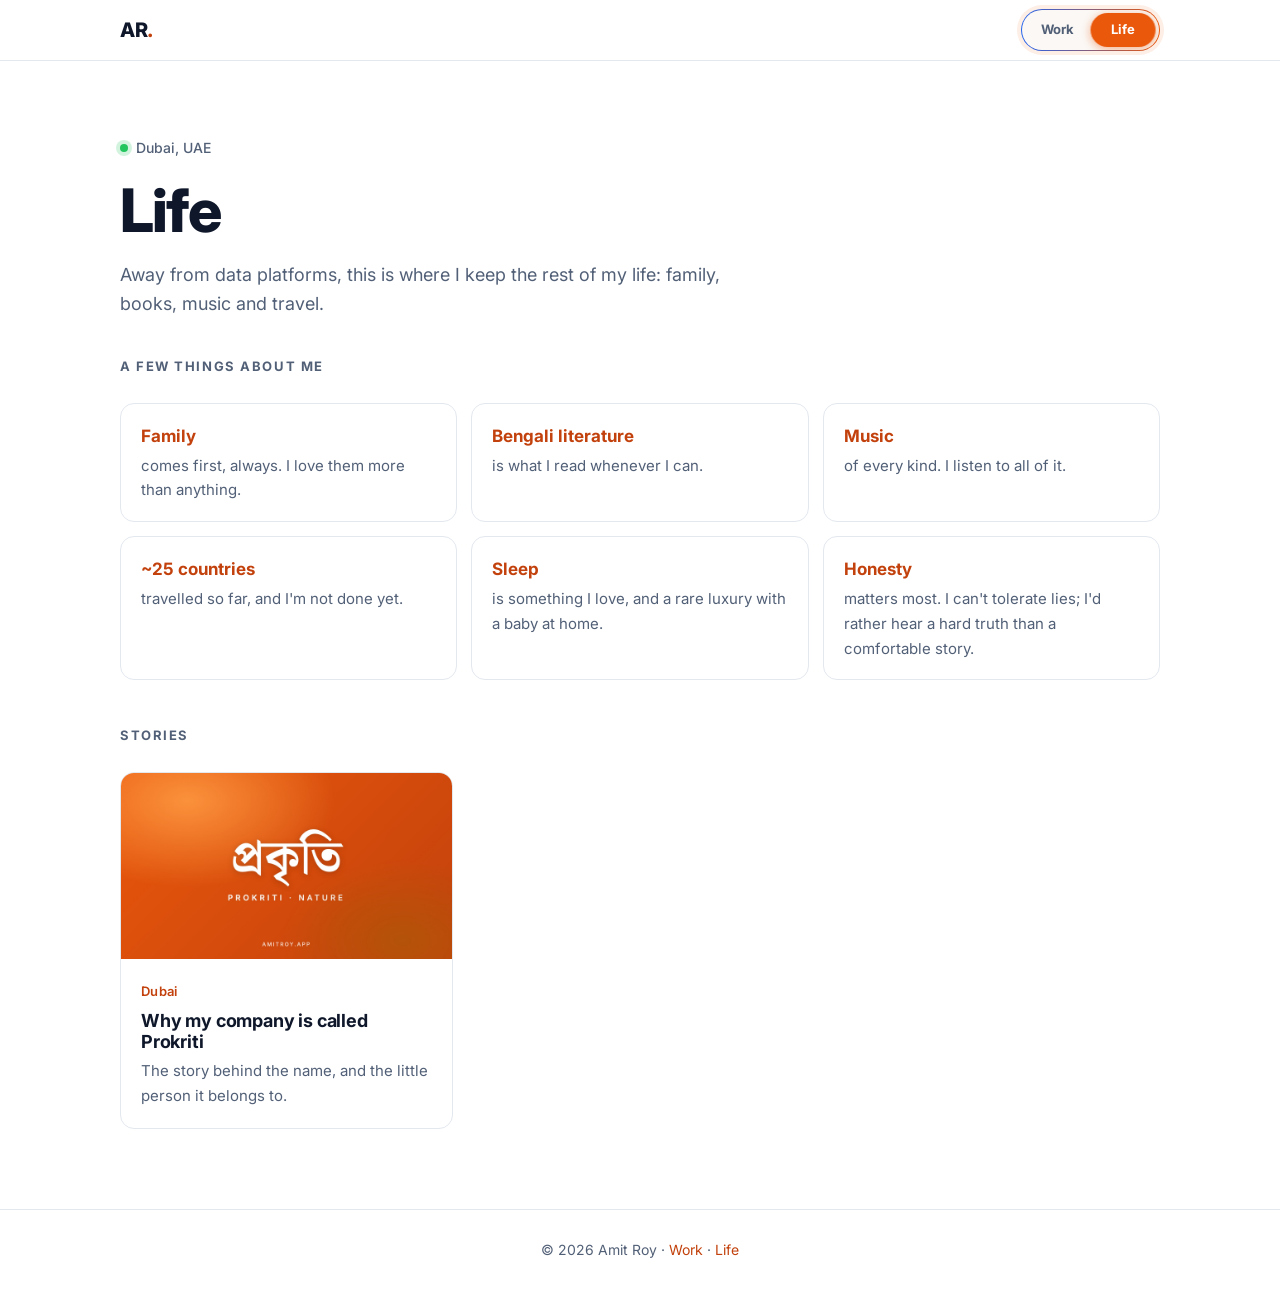
==== life/index.html @ 5b991c0d "Life post: remove years from the story and date lines Co-Authored-By: Claude Opus 5.5 <noreply@anthr" ====
<!doctype html>
<html lang="en">
<head>
  <meta charset="utf-8">
  <meta name="viewport" content="width=device-width, initial-scale=1">
  <title>Life · Amit Roy</title>
  <meta name="description" content="Family, Bengali books, music, travel and life outside work, by Amit Roy in Dubai.">
  <link rel="canonical" href="https://amitroy.app/life/">
  <meta property="og:type" content="website">
  <meta property="og:title" content="Life · Amit Roy">
  <meta property="og:description" content="Travel, places and life outside work.">
  <meta property="og:url" content="https://amitroy.app/life/">
  <meta property="og:image" content="https://amitroy.app/assets/amit-roy.jpg">
  <meta name="theme-color" content="#0f172a">
  <link rel="icon" href="../assets/favicon.svg" type="image/svg+xml">
  <link rel="preconnect" href="https://fonts.googleapis.com">
  <link rel="preconnect" href="https://fonts.gstatic.com" crossorigin>
  <link href="https://fonts.googleapis.com/css2?family=Inter:wght@400;500;600;700;800&display=swap" rel="stylesheet">
  <link rel="stylesheet" href="../styles.css">
</head>
<body class="life">
  <a class="skip" href="#main">Skip to content</a>

  <header class="nav">
    <div class="wrap nav-inner">
      <a class="brand" href="../" aria-label="Amit Roy, home">AR<span>.</span></a>
      <nav aria-label="Sections">
        <span class="switch" role="group" aria-label="Site section" data-active="life">
          <a class="sw-work" href="../">Work</a>
          <a class="sw-life" href="./" aria-current="page">Life</a>
        </span>
      </nav>
    </div>
  </header>

  <main id="main">
    <section class="life-hero">
      <div class="wrap">
        <p class="eyebrow"><span class="dot" aria-hidden="true"></span> Dubai, UAE</p>
        <h1>Life</h1>
        <p class="lede">Away from data platforms, this is where I keep the rest of my life: family, books, music and travel.</p>
      </div>
    </section>

    <section class="section about-me">
      <div class="wrap">
        <h2 class="section-title">A few things about me</h2>
        <ul class="me-list">
          <li><span class="me-k">Family</span>comes first, always. I love them more than anything.</li>
          <li><span class="me-k">Bengali literature</span>is what I read whenever I can.</li>
          <li><span class="me-k">Music</span>of every kind. I listen to all of it.</li>
          <li><span class="me-k">~25 countries</span>travelled so far, and I'm not done yet.</li>
          <li><span class="me-k">Sleep</span>is something I love, and a rare luxury with a baby at home.</li>
          <li><span class="me-k">Honesty</span>matters most. I can't tolerate lies; I'd rather hear a hard truth than a comfortable story.</li>
        </ul>
      </div>
    </section>

    <section class="section" style="padding-top: 8px;">
      <div class="wrap">
        <h2 class="section-title">Stories</h2>
        <!-- POSTS: newest first. Copy a .post-card block for each new post. -->
        <div class="posts" id="posts">
          <a class="post-card" href="why-prokriti/">
            <img src="why-prokriti/cover.jpg" alt="প্রকৃতি, Prokriti, written in Bengali" loading="lazy" width="1600" height="900">
            <div class="pc-body">
              <span class="meta">Dubai</span>
              <h2>Why my company is called Prokriti</h2>
              <p>The story behind the name, and the little person it belongs to.</p>
            </div>
          </a>
        </div>

        <div class="empty" id="empty">
          <strong>First stories coming soon.</strong>
          Trips, photos and notes from life outside work.
        </div>
      </div>
    </section>
  </main>

  <footer class="footer">
    <div class="wrap">© <span id="yr">2026</span> Amit Roy · <a href="../">Work</a> · <a href="./">Life</a></div>
  </footer>

  <script>
    document.getElementById('yr').textContent = new Date().getFullYear();
    if (document.querySelector('#posts .post-card')) document.getElementById('empty').hidden = true;
  </script>
</body>
</html>
---- styles.css ----
:root {
  --bg: #ffffff;
  --bg-alt: #f6f8fb;
  --surface: #ffffff;
  --text: #0f172a;
  --muted: #526077;
  --line: #e3e8ef;
  --accent: #2563eb;
  --accent-ink: #ffffff;
  --accent-soft: #e8f0fe;
  --shadow: 0 1px 2px rgba(15, 23, 42, .04), 0 4px 16px rgba(15, 23, 42, .06);
  --radius: 14px;
  color-scheme: light;
}

@media (prefers-color-scheme: dark) {
  :root {
    --bg: #0b1120;
    --bg-alt: #0f172a;
    --surface: #111a2e;
    --text: #e6ebf3;
    --muted: #9aa8bd;
    --line: #1f2b42;
    --accent: #60a5fa;
    --accent-ink: #0b1120;
    --accent-soft: #15233d;
    --shadow: 0 1px 2px rgba(0, 0, 0, .3), 0 4px 16px rgba(0, 0, 0, .25);
    color-scheme: dark;
  }
}

*, *::before, *::after { box-sizing: border-box; }
html { scroll-behavior: smooth; scroll-padding-top: 72px; }
@media (prefers-reduced-motion: reduce) { html { scroll-behavior: auto; } }

body {
  margin: 0;
  background: var(--bg);
  color: var(--text);
  font: 16px/1.65 Inter, -apple-system, "Segoe UI", Roboto, Helvetica, Arial, sans-serif;
  -webkit-font-smoothing: antialiased;
}

img { max-width: 100%; display: block; }
a { color: var(--accent); text-decoration: none; }
a:hover { text-decoration: underline; }
h1, h2, h3 { line-height: 1.2; margin: 0; letter-spacing: -.01em; }

.wrap { width: 100%; max-width: 1080px; margin: 0 auto; padding: 0 20px; }

.skip { position: absolute; left: -9999px; }
.skip:focus { left: 16px; top: 12px; z-index: 100; background: var(--surface); padding: 8px 12px; border-radius: 8px; }

/* Nav */
.nav {
  position: sticky; top: 0; z-index: 50;
  background: color-mix(in srgb, var(--bg) 85%, transparent);
  backdrop-filter: saturate(160%) blur(10px);
  -webkit-backdrop-filter: saturate(160%) blur(10px);
  border-bottom: 1px solid var(--line);
}
.nav-inner { display: flex; align-items: center; justify-content: space-between; height: 60px; }
.brand { font-weight: 800; font-size: 20px; color: var(--text); letter-spacing: -.02em; }
.brand span { color: var(--accent); }
.brand:hover { text-decoration: none; }
.nav nav { display: flex; gap: 22px; align-items: center; }
.nav nav a { color: var(--muted); font-size: 14px; font-weight: 500; }
.nav nav a:hover { color: var(--text); text-decoration: none; }

/* Work | Life switch — sliding pill, gradient border, periodic shine */
:root { --sw-work: #2563eb; --sw-life: #ea580c; --sw-ink: #ffffff; }
@media (prefers-color-scheme: dark) { :root { --sw-work: #60a5fa; --sw-life: #fb923c; --sw-ink: #0b1120; } }

.switch {
  position: relative; isolation: isolate; overflow: hidden;
  display: inline-grid; grid-template-columns: 1fr 1fr;
  padding: 3px; margin-left: 6px; border-radius: 999px;
  border: 1.5px solid transparent;
  background:
    linear-gradient(var(--bg-alt), var(--bg-alt)) padding-box,
    linear-gradient(90deg, var(--sw-work), var(--sw-life)) border-box;
  box-shadow: 0 0 0 4px color-mix(in srgb, var(--sw-life) 10%, transparent);
}
/* the sliding pill */
.switch::before {
  content: ""; position: absolute; z-index: -1;
  top: 3px; bottom: 3px; left: 3px; width: calc(50% - 3px);
  border-radius: 999px; background: var(--sw-work);
  box-shadow: 0 2px 10px color-mix(in srgb, var(--sw-work) 45%, transparent);
  transition: transform .45s cubic-bezier(.65, 0, .35, 1), background .45s ease, box-shadow .45s ease;
}
.switch[data-active="life"]::before {
  transform: translateX(100%); background: var(--sw-life);
  box-shadow: 0 2px 10px color-mix(in srgb, var(--sw-life) 45%, transparent);
}
/* the shine that sweeps across every few seconds */
.switch::after {
  content: ""; position: absolute; inset: 0; z-index: 1; pointer-events: none;
  background: linear-gradient(105deg, transparent 35%, rgba(255, 255, 255, .55) 50%, transparent 65%);
  transform: translateX(-120%);
  animation: sw-shine 5s ease-in-out 1.2s infinite;
}
@keyframes sw-shine { 0%, 72% { transform: translateX(-120%); } 100% { transform: translateX(120%); } }

.nav nav .switch a {
  position: relative; z-index: 2; text-align: center; min-width: 58px;
  padding: 6px 16px; border-radius: 999px;
  font-size: 13px; font-weight: 700; letter-spacing: .01em;
  color: var(--muted); transition: color .3s ease;
}
.nav nav .switch a:hover { color: var(--text); }
.nav nav .switch a.sw-life:not([aria-current]):hover { color: var(--sw-life); }
.nav nav .switch a.sw-work:not([aria-current]):hover { color: var(--sw-work); }
.nav nav .switch a[aria-current="page"] { color: var(--sw-ink); }
.nav nav .switch a:focus-visible { outline: 2px solid var(--sw-life); outline-offset: 2px; }

/* arriving on Life: pill slides over from Work */
.switch[data-active="life"]::before { animation: sw-arrive-life .6s cubic-bezier(.65, 0, .35, 1) both; }
@keyframes sw-arrive-life { from { transform: translateX(0); background: var(--sw-work); } to { transform: translateX(100%); background: var(--sw-life); } }
/* on Work: a little "peek" toward Life to show it moves */
.switch[data-active="work"]::before { animation: sw-peek 1.4s cubic-bezier(.65, 0, .35, 1) .8s both; }
@keyframes sw-peek {
  0%, 100% { transform: translateX(0); }
  45%, 55% { transform: translateX(38%); }
}

@media (prefers-reduced-motion: reduce) {
  .switch::before, .switch::after { animation: none !important; transition: none !important; }
}

/* Hero */
.hero { padding: 72px 0 40px; }
.hero-grid { display: grid; grid-template-columns: 1fr auto; gap: 48px; align-items: center; }
.eyebrow { display: inline-flex; align-items: center; gap: 8px; margin: 0 0 14px; font-size: 14px; font-weight: 500; color: var(--muted); }
.dot { width: 8px; height: 8px; border-radius: 50%; background: #22c55e; box-shadow: 0 0 0 4px color-mix(in srgb, #22c55e 20%, transparent); }
.hero h1 { font-size: clamp(40px, 6vw, 64px); font-weight: 800; letter-spacing: -.03em; }
.role { margin: 8px 0 0; font-size: clamp(17px, 2.2vw, 21px); font-weight: 600; color: var(--accent); }
.lede { margin: 18px 0 0; max-width: 58ch; font-size: 18px; color: var(--muted); }

.portrait {
  width: 220px; height: 220px; border-radius: 50%; overflow: hidden; flex-shrink: 0;
  border: 4px solid var(--surface); box-shadow: var(--shadow), 0 0 0 1px var(--line);
}
.portrait img { width: 100%; height: 100%; object-fit: cover; transform: scale(1.04); }

.cta-row { display: flex; flex-wrap: wrap; gap: 12px; margin-top: 28px; }
.cta-row.center { justify-content: center; }
.btn {
  display: inline-flex; align-items: center; justify-content: center;
  min-height: 46px; padding: 0 20px; border-radius: 10px;
  font-weight: 600; font-size: 15px; transition: transform .15s ease, background .15s ease;
}
.btn:hover { text-decoration: none; transform: translateY(-1px); }
.btn-primary { background: var(--accent); color: var(--accent-ink); }
.btn-ghost { border: 1px solid var(--line); color: var(--text); background: var(--surface); }

.stats {
  list-style: none; margin: 56px 0 0; padding: 0;
  display: grid; grid-template-columns: repeat(4, 1fr);
  border: 1px solid var(--line); border-radius: var(--radius); background: var(--surface); box-shadow: var(--shadow);
}
.stats li { padding: 22px 20px; border-left: 1px solid var(--line); }
.stats li:first-child { border-left: 0; }
.stats strong { display: block; font-size: 30px; font-weight: 800; letter-spacing: -.02em; }
.stats span { font-size: 14px; color: var(--muted); }

/* Sections */
.section { padding: 80px 0; }
.section.alt { background: var(--bg-alt); border-top: 1px solid var(--line); border-bottom: 1px solid var(--line); }
.section-title { font-size: 13px; font-weight: 700; text-transform: uppercase; letter-spacing: .12em; color: var(--muted); margin-bottom: 28px; }
.two-col { display: grid; grid-template-columns: 200px 1fr; gap: 32px; }
.two-col .section-title { margin-bottom: 0; padding-top: 4px; }
.prose p { margin: 0 0 16px; font-size: 17px; max-width: 68ch; }
.prose p:last-child { margin-bottom: 0; }

/* Cards */
.cards { display: grid; grid-template-columns: repeat(3, 1fr); gap: 16px; }
.card { background: var(--surface); border: 1px solid var(--line); border-radius: var(--radius); padding: 24px; }
.card h3 { font-size: 17px; margin-bottom: 8px; }
.card p { margin: 0; color: var(--muted); font-size: 15px; }

/* Timeline */
.timeline { list-style: none; margin: 0; padding: 0; position: relative; }
.timeline::before { content: ""; position: absolute; left: 5px; top: 8px; bottom: 8px; width: 2px; background: var(--line); }
.timeline li { position: relative; padding: 0 0 26px 32px; }
.timeline li:last-child { padding-bottom: 0; }
.timeline li::before {
  content: ""; position: absolute; left: 0; top: 7px; width: 12px; height: 12px; border-radius: 50%;
  background: var(--bg); border: 2px solid var(--accent);
}
.timeline li:first-child::before { background: var(--accent); }
.t-head { display: flex; justify-content: space-between; align-items: baseline; gap: 16px; flex-wrap: wrap; }
.t-head h3 { font-size: 17px; }
.t-date { font-size: 14px; color: var(--muted); font-variant-numeric: tabular-nums; white-space: nowrap; }
.t-org { margin: 2px 0 0; color: var(--muted); font-size: 15px; }

/* Projects */
.projects { display: grid; grid-template-columns: repeat(2, 1fr); gap: 16px; }
.project { background: var(--surface); border: 1px solid var(--line); border-radius: var(--radius); padding: 26px; display: flex; flex-direction: column; }
.p-org { margin: 0 0 6px; font-size: 13px; font-weight: 600; color: var(--accent); text-transform: uppercase; letter-spacing: .06em; }
.project h3 { font-size: 19px; margin-bottom: 12px; }
.project ul { margin: 0 0 16px; padding-left: 18px; color: var(--muted); font-size: 15px; }
.project li { margin-bottom: 6px; }
.tags { margin: auto 0 0; display: flex; flex-wrap: wrap; gap: 6px; }
.tags span { font-size: 12px; font-weight: 600; padding: 4px 10px; border-radius: 999px; background: var(--accent-soft); color: var(--accent); }
.footnote { margin: 20px 0 0; color: var(--muted); font-size: 14px; }

.edu-title { font-size: 18px; }

/* Contact */
.contact { text-align: center; }
.contact-inner { max-width: 640px; }
.contact h2 { font-size: clamp(30px, 4.5vw, 42px); font-weight: 800; letter-spacing: -.02em; }
.contact p { color: var(--muted); font-size: 17px; margin: 14px 0 0; }

.footer { border-top: 1px solid var(--line); padding: 28px 0; color: var(--muted); font-size: 14px; text-align: center; }

/* Responsive */
@media (max-width: 900px) {
  .cards { grid-template-columns: repeat(2, 1fr); }
  .projects { grid-template-columns: 1fr; }
  .stats { grid-template-columns: repeat(2, 1fr); }
  .stats li:nth-child(3) { border-left: 0; }
  .stats li:nth-child(n+3) { border-top: 1px solid var(--line); }
}
@media (max-width: 720px) {
  .wrap { padding: 0 16px; }
  .hero { padding: 40px 0 24px; }
  .hero-grid { grid-template-columns: 1fr; gap: 28px; }
  .portrait { order: -1; width: 128px; height: 128px; }
  .lede { font-size: 17px; }
  .two-col { grid-template-columns: 1fr; gap: 0; }
  .two-col .section-title { margin-bottom: 24px; }
  .section { padding: 56px 0; }
  .cards { grid-template-columns: 1fr; }
  .nav nav { gap: 14px; }
  .nav nav a.nav-link { display: none; }
  .switch { margin-left: 0; }
  .stats strong { font-size: 24px; }
}

/* ---------- Life section ---------- */
body.life {
  --accent: #c2410c;
  --accent-ink: #ffffff;
  --accent-soft: #fff1e8;
  --bg-alt: #fbf8f5;
}
@media (prefers-color-scheme: dark) {
  body.life {
    --accent: #fb923c;
    --accent-ink: #1a0f08;
    --accent-soft: #2a1a10;
    --bg-alt: #0f172a;
  }
}

.life-hero { padding: 72px 0 32px; }
.life-hero h1 { font-size: clamp(40px, 6vw, 60px); font-weight: 800; letter-spacing: -.03em; }
.life-hero .lede { margin-top: 14px; }

.posts { display: grid; grid-template-columns: repeat(3, 1fr); gap: 20px; }
.post-card { display: flex; flex-direction: column; background: var(--surface); border: 1px solid var(--line); border-radius: var(--radius); overflow: hidden; color: var(--text); transition: transform .15s ease, box-shadow .15s ease; }
.post-card:hover { text-decoration: none; transform: translateY(-2px); box-shadow: var(--shadow); }
.post-card img { width: 100%; aspect-ratio: 4 / 3; object-fit: cover; background: var(--bg-alt); }
.post-card .pc-body { padding: 18px 20px 20px; }
.post-card h2 { font-size: 18px; margin: 6px 0 6px; }
.post-card p { margin: 0; color: var(--muted); font-size: 15px; }
.meta { font-size: 13px; font-weight: 600; color: var(--accent); letter-spacing: .02em; }

.empty { border: 1px dashed var(--line); border-radius: var(--radius); padding: 48px 24px; text-align: center; color: var(--muted); background: var(--surface); }
.empty strong { display: block; color: var(--text); font-size: 18px; margin-bottom: 6px; }

/* Single post */
.post { padding: 48px 0 80px; }
.post .back { display: inline-block; font-size: 14px; font-weight: 600; margin-bottom: 24px; }
.post-head { max-width: 760px; }
.post-head h1 { font-size: clamp(32px, 5vw, 48px); font-weight: 800; letter-spacing: -.02em; margin-top: 8px; }
.post-cover { margin: 28px 0 32px; border-radius: var(--radius); overflow: hidden; }
.post-cover img { width: 100%; max-height: 560px; object-fit: cover; }
.post-body { max-width: 680px; font-size: 18px; }
.post-body p { margin: 0 0 18px; }
.post-body h2 { font-size: 22px; margin: 36px 0 12px; }
.gallery { display: grid; grid-template-columns: repeat(2, 1fr); gap: 12px; margin: 32px 0; }
.gallery figure { margin: 0; }
.gallery img { width: 100%; aspect-ratio: 4 / 3; object-fit: cover; border-radius: 10px; }
.gallery figcaption { font-size: 13px; color: var(--muted); margin-top: 6px; }

@media (max-width: 900px) { .posts { grid-template-columns: repeat(2, 1fr); } }
@media (max-width: 720px) {
  .life-hero { padding: 40px 0 20px; }
  .posts, .gallery { grid-template-columns: 1fr; }
  .post-body { font-size: 17px; }
}

/* ---------- Case studies ---------- */
.cases { display: grid; gap: 20px; }
.case { background: var(--surface); border: 1px solid var(--line); border-radius: var(--radius); padding: 30px; box-shadow: var(--shadow); }
.case-head h3 { font-size: clamp(20px, 2.4vw, 24px); margin-bottom: 4px; }
.case-grid { display: grid; grid-template-columns: 1.15fr 1fr; gap: 36px; margin: 18px 0 20px; }
.case h4 { font-size: 12px; font-weight: 700; text-transform: uppercase; letter-spacing: .1em; color: var(--muted); margin: 18px 0 8px; }
.case-grid > div > h4:first-child { margin-top: 0; }
.case p { margin: 0; font-size: 15px; }
.case ul:not(.outcomes) { margin: 0; padding-left: 18px; font-size: 15px; color: var(--muted); }
.case ul:not(.outcomes) li { margin-bottom: 6px; }

/* architecture flow */
.flow { list-style: none; margin: 0; padding: 0; }
.flow li {
  position: relative; display: grid; grid-template-columns: 96px 1fr; gap: 10px; align-items: center;
  padding: 9px 12px; margin-bottom: 18px; font-size: 14px;
  background: var(--bg-alt); border: 1px solid var(--line); border-radius: 10px;
}
.flow li:last-child { margin-bottom: 0; }
.flow li:not(:last-child)::after {
  content: "↓"; position: absolute; left: 50%; bottom: -18px; transform: translateX(-50%);
  font-size: 13px; line-height: 18px; color: var(--accent);
}
.flow li span { font-size: 11px; font-weight: 700; text-transform: uppercase; letter-spacing: .08em; color: var(--accent); }

/* outcome tiles */
.outcomes { list-style: none; margin: 0; padding: 0; display: grid; grid-template-columns: repeat(3, 1fr); gap: 8px; }
.outcomes li { background: var(--accent-soft); border-radius: 10px; padding: 12px; }
.outcomes strong { display: block; font-size: 22px; font-weight: 800; letter-spacing: -.02em; color: var(--accent); line-height: 1.15; }
.outcomes span { display: block; font-size: 12.5px; color: var(--muted); line-height: 1.35; margin-top: 2px; }
.outcome-note { margin-top: 12px !important; font-size: 14px !important; color: var(--muted); }


@media (max-width: 900px) {
  .case-grid { grid-template-columns: 1fr; gap: 8px; }
}
@media (max-width: 720px) {
  .case { padding: 22px 18px; }
  .flow li { grid-template-columns: 1fr; gap: 2px; }
}

/* Own company line in hero */
.company-line { margin: 6px 0 0; font-size: 15px; color: var(--muted); }
.company-line strong { color: var(--text); font-weight: 600; }


/* ---------- Company logos ---------- */
.logo-tile {
  flex-shrink: 0; display: inline-flex; align-items: center; justify-content: center;
  width: 76px; height: 44px; padding: 7px 9px; border-radius: 10px;
  background: #ffffff; border: 1px solid var(--line);
  box-shadow: 0 1px 2px rgba(15, 23, 42, .05);
}
.logo-tile img { max-width: 100%; max-height: 100%; object-fit: contain; display: block; }
.logo-tile.mono { background: var(--accent-soft); color: var(--accent); font-weight: 800; font-size: 15px; letter-spacing: .02em; border-color: transparent; }
.logo-tile.sm { width: 54px; height: 30px; padding: 4px 6px; border-radius: 7px; }
.logo-tile.sm.mono { font-size: 12px; }
.logo-tile.xs { width: 42px; height: 22px; padding: 3px 5px; border-radius: 6px; margin-right: 8px; vertical-align: -5px; }

.timeline li.has-logo { display: grid; grid-template-columns: 76px 1fr; gap: 16px; align-items: start; }
.timeline li.has-logo .logo-tile { margin-top: -6px; }

.project .p-org { display: flex; align-items: center; gap: 10px; }

@media (max-width: 720px) {
  .timeline li.has-logo { grid-template-columns: 54px 1fr; gap: 12px; }
  .timeline li.has-logo > .logo-tile { width: 54px; height: 34px; padding: 5px 6px; }
}

/* ---------- "Experience with" logo strip (hero) ---------- */
.logo-strip { margin-top: 44px; display: flex; align-items: center; gap: 28px; flex-wrap: wrap; }
.ls-label { margin: 0; font-size: 12px; font-weight: 700; text-transform: uppercase; letter-spacing: .12em; color: var(--muted); white-space: nowrap; }
.ls-row { list-style: none; margin: 0; padding: 0; flex: 1; display: flex; align-items: center; justify-content: space-between; gap: 22px 36px; flex-wrap: wrap; }
.ls-row li { display: flex; align-items: center; gap: 8px; }
.ls-row img { display: block; width: auto; filter: grayscale(1); opacity: .6; transition: filter .25s ease, opacity .25s ease; }
.ls-row li:hover img { filter: none; opacity: 1; }
.ls-pwc img { height: 32px; }
.ls-sand img { height: 22px; }
.ls-jam img { height: 30px; }
.ls-jam span { font-family: Georgia, "Times New Roman", serif; font-size: 16px; font-weight: 600; color: var(--muted); white-space: nowrap; opacity: .9; transition: color .25s ease; }
.ls-jam:hover span { color: #1e3f78; }
.ls-cog img { height: 24px; }
.ls-ibm img { height: 22px; }

/* dark mode: render all marks as soft white silhouettes so dark wordmarks stay visible */
@media (prefers-color-scheme: dark) {
  .ls-row img { filter: grayscale(1) brightness(0) invert(1); opacity: .55; }
  .ls-row li:hover img { filter: grayscale(1) brightness(0) invert(1); opacity: .95; }
  .ls-jam:hover span { color: var(--text); }
}

@media (max-width: 720px) {
  .logo-strip { margin-top: 32px; gap: 14px; flex-direction: column; align-items: flex-start; }
  .ls-row { justify-content: flex-start; gap: 18px 28px; }
  .ls-pwc img { height: 28px; } .ls-sand img, .ls-ibm img { height: 19px; } .ls-cog img { height: 21px; } .ls-jam img { height: 26px; }
}

/* ---------- Logo strip: continuous loop (marquee) ---------- */
.marquee {
  flex: 1; min-width: 0; overflow: hidden;
  -webkit-mask-image: linear-gradient(90deg, transparent 0, #000 8%, #000 92%, transparent 100%);
          mask-image: linear-gradient(90deg, transparent 0, #000 8%, #000 92%, transparent 100%);
}
.marquee-track { display: flex; width: max-content; animation: ls-scroll 26s linear infinite; }
.marquee:hover .marquee-track { animation-play-state: paused; }
.marquee .ls-row { flex: none; flex-wrap: nowrap; justify-content: flex-start; gap: 64px; padding-right: 64px; }
@keyframes ls-scroll { from { transform: translateX(0); } to { transform: translateX(-50%); } }

@media (max-width: 720px) {
  .marquee { width: 100%; }
  .marquee .ls-row { gap: 44px; padding-right: 44px; }
  .marquee-track { animation-duration: 20s; }
}
/* visitors who prefer less motion: static, wrapped row, no duplicate */
@media (prefers-reduced-motion: reduce) {
  .marquee { -webkit-mask-image: none; mask-image: none; }
  .marquee-track { animation: none; width: auto; }
  .marquee .ls-row { flex-wrap: wrap; gap: 22px 36px; padding-right: 0; }
  .marquee .ls-row[aria-hidden="true"] { display: none; }
}

/* Life post extras */
.post-body .bn { font-family: "Noto Serif Bengali", serif; }
.post-body .about-list { margin: 0 0 18px; padding-left: 20px; }
.post-body .about-list li { margin-bottom: 8px; }
.post-card img { aspect-ratio: 16 / 9; }
.post-card img, .post-cover img { height: auto; }

/* Life: "A few things about me" */
.about-me { padding: 8px 0 40px; }
.me-list { list-style: none; margin: 0; padding: 0; display: grid; grid-template-columns: repeat(3, 1fr); gap: 14px; }
.me-list li { background: var(--surface); border: 1px solid var(--line); border-radius: var(--radius); padding: 18px 20px; font-size: 15px; color: var(--muted); }
.me-k { display: block; font-size: 17px; font-weight: 700; color: var(--accent); margin-bottom: 4px; }
@media (max-width: 900px) { .me-list { grid-template-columns: repeat(2, 1fr); } }
@media (max-width: 720px) { .me-list { grid-template-columns: 1fr; } }
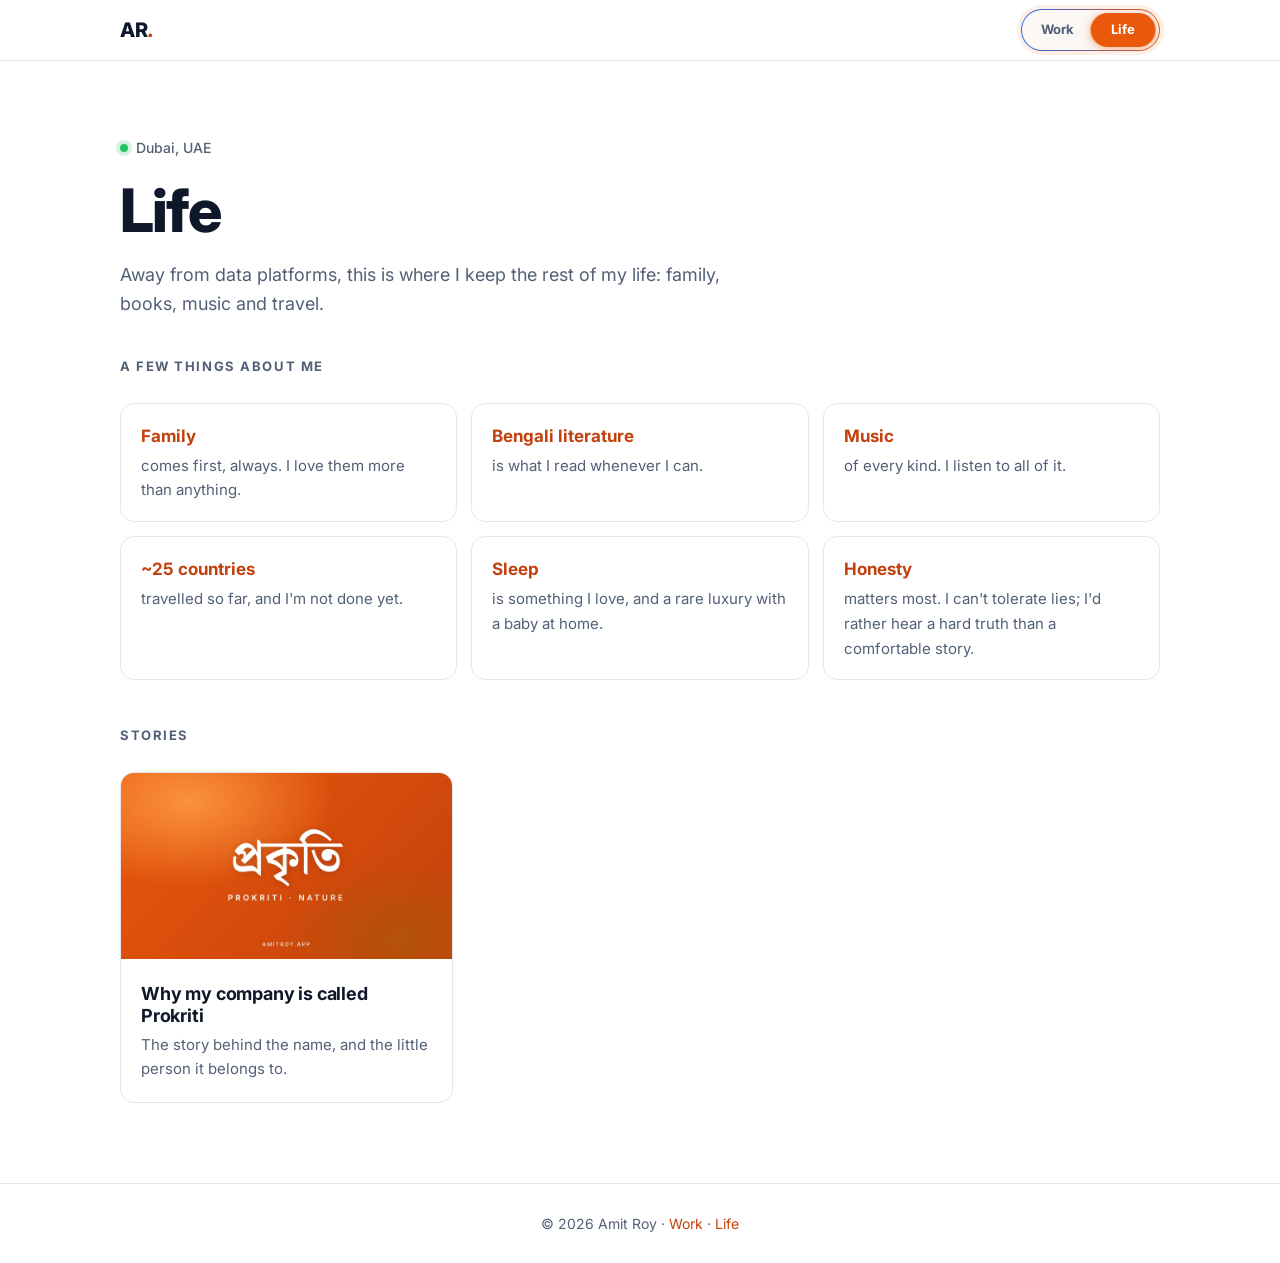
==== commit f98183ba: "Life post: remove date line from story and card Co-Authored-By: Claude Opus 5.5 <noreply@anthropic.c" ====
--- a/life/index.html
+++ b/life/index.html
@@ -64,7 +64,6 @@
           <a class="post-card" href="why-prokriti/">
             <img src="why-prokriti/cover.jpg" alt="প্রকৃতি, Prokriti, written in Bengali" loading="lazy" width="1600" height="900">
             <div class="pc-body">
-              <span class="meta">Dubai</span>
               <h2>Why my company is called Prokriti</h2>
               <p>The story behind the name, and the little person it belongs to.</p>
             </div>
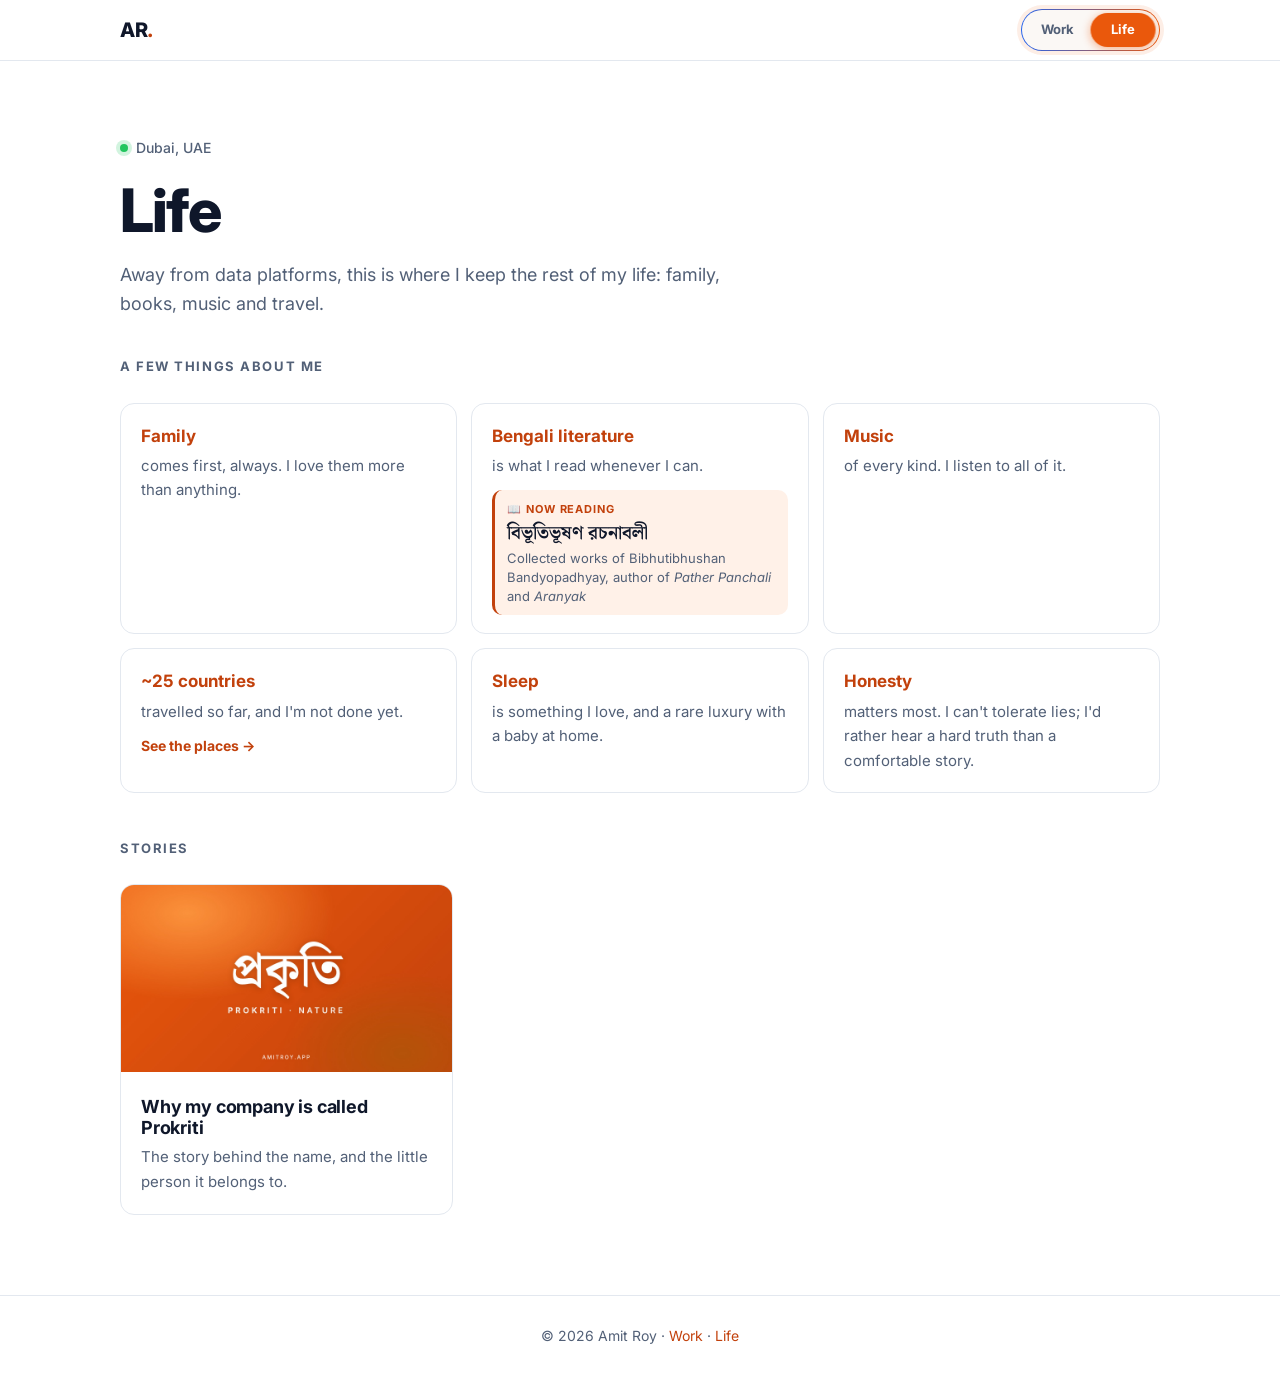
==== commit 1543597d: "Life: Places album (21 photos, 20 countries) and Now reading - New page life/places with photo grid," ====
--- a/life/index.html
+++ b/life/index.html
@@ -15,7 +15,7 @@
   <link rel="icon" href="../assets/favicon.svg" type="image/svg+xml">
   <link rel="preconnect" href="https://fonts.googleapis.com">
   <link rel="preconnect" href="https://fonts.gstatic.com" crossorigin>
-  <link href="https://fonts.googleapis.com/css2?family=Inter:wght@400;500;600;700;800&display=swap" rel="stylesheet">
+  <link href="https://fonts.googleapis.com/css2?family=Inter:wght@400;500;600;700;800&family=Noto+Serif+Bengali:wght@600&display=swap" rel="stylesheet">
   <link rel="stylesheet" href="../styles.css">
 </head>
 <body class="life">
@@ -47,9 +47,15 @@
         <h2 class="section-title">A few things about me</h2>
         <ul class="me-list">
           <li><span class="me-k">Family</span>comes first, always. I love them more than anything.</li>
-          <li><span class="me-k">Bengali literature</span>is what I read whenever I can.</li>
+          <li><span class="me-k">Bengali literature</span>is what I read whenever I can.
+            <span class="now-reading">
+              <span class="nr-label">Now reading</span>
+              <span class="nr-title" lang="bn">বিভূতিভূষণ রচনাবলী</span>
+              <span class="nr-sub">Collected works of Bibhutibhushan Bandyopadhyay, author of <em>Pather Panchali</em> and <em>Aranyak</em></span>
+            </span>
+          </li>
           <li><span class="me-k">Music</span>of every kind. I listen to all of it.</li>
-          <li><span class="me-k">~25 countries</span>travelled so far, and I'm not done yet.</li>
+          <li><span class="me-k">~25 countries</span>travelled so far, and I'm not done yet.<br><a class="me-link" href="places/">See the places →</a></li>
           <li><span class="me-k">Sleep</span>is something I love, and a rare luxury with a baby at home.</li>
           <li><span class="me-k">Honesty</span>matters most. I can't tolerate lies; I'd rather hear a hard truth than a comfortable story.</li>
         </ul>
--- a/styles.css
+++ b/styles.css
@@ -428,3 +428,35 @@
 .me-k { display: block; font-size: 17px; font-weight: 700; color: var(--accent); margin-bottom: 4px; }
 @media (max-width: 900px) { .me-list { grid-template-columns: repeat(2, 1fr); } }
 @media (max-width: 720px) { .me-list { grid-template-columns: 1fr; } }
+
+/* Life: "Now reading" inside the Bengali literature card */
+.now-reading { display: block; margin-top: 12px; padding: 10px 12px; border-radius: 10px; background: var(--accent-soft); border-left: 3px solid var(--accent); }
+.nr-label { display: block; font-size: 11px; font-weight: 700; text-transform: uppercase; letter-spacing: .08em; color: var(--accent); }
+.nr-label::before { content: "📖 "; }
+.nr-title { display: block; margin-top: 2px; font-family: "Noto Serif Bengali", serif; font-size: 19px; font-weight: 600; color: var(--text); line-height: 1.5; }
+.nr-sub { display: block; font-size: 13px; line-height: 1.45; color: var(--muted); }
+
+/* ---------- Life: Places gallery ---------- */
+.life-hero .back { display: inline-block; font-size: 14px; font-weight: 600; margin-bottom: 18px; }
+.places { list-style: none; margin: 0; padding: 0; display: grid; grid-template-columns: repeat(3, 1fr); gap: 22px; }
+.place { background: var(--surface); border: 1px solid var(--line); border-radius: var(--radius); overflow: hidden; display: flex; flex-direction: column; }
+.place-photo { display: block; padding: 0; border: 0; background: var(--bg-alt); cursor: zoom-in; overflow: hidden; }
+.place-photo img { width: 100%; height: auto; aspect-ratio: 4 / 5; object-fit: cover; transition: transform .5s ease; }
+.place-photo:hover img { transform: scale(1.04); }
+.place-photo:focus-visible { outline: 3px solid var(--accent); outline-offset: -3px; }
+.place-body { padding: 16px 18px 18px; }
+.place-country { margin: 0; font-size: 17px; font-weight: 700; display: flex; align-items: center; gap: 6px; }
+.place-year { margin-left: auto; font-size: 12px; font-weight: 600; color: var(--muted); }
+.place-where { margin: 2px 0 8px; font-size: 13px; font-weight: 600; color: var(--accent); text-transform: uppercase; letter-spacing: .04em; }
+.place-desc { margin: 0; font-size: 15px; color: var(--muted); }
+
+.lightbox { border: 0; padding: 0; background: transparent; max-width: min(92vw, 1100px); max-height: 92vh; overflow: visible; }
+.lightbox::backdrop { background: rgba(5, 8, 15, .88); }
+.lightbox img { display: block; max-width: min(92vw, 1100px); max-height: 82vh; width: auto; height: auto; border-radius: 12px; margin: 0 auto; }
+.lb-caption { margin: 12px 0 0; text-align: center; color: #fff; font-size: 15px; font-weight: 600; }
+.lb-close { position: absolute; top: -14px; right: -14px; width: 38px; height: 38px; border-radius: 50%; border: 0; background: #fff; color: #111; font-size: 24px; line-height: 1; cursor: pointer; box-shadow: 0 4px 14px rgba(0,0,0,.3); }
+
+.me-link { display: inline-block; margin-top: 10px; font-size: 14px; font-weight: 700; }
+
+@media (max-width: 900px) { .places { grid-template-columns: repeat(2, 1fr); } }
+@media (max-width: 520px) { .places { grid-template-columns: 1fr; } .lb-close { top: -44px; right: 0; } }
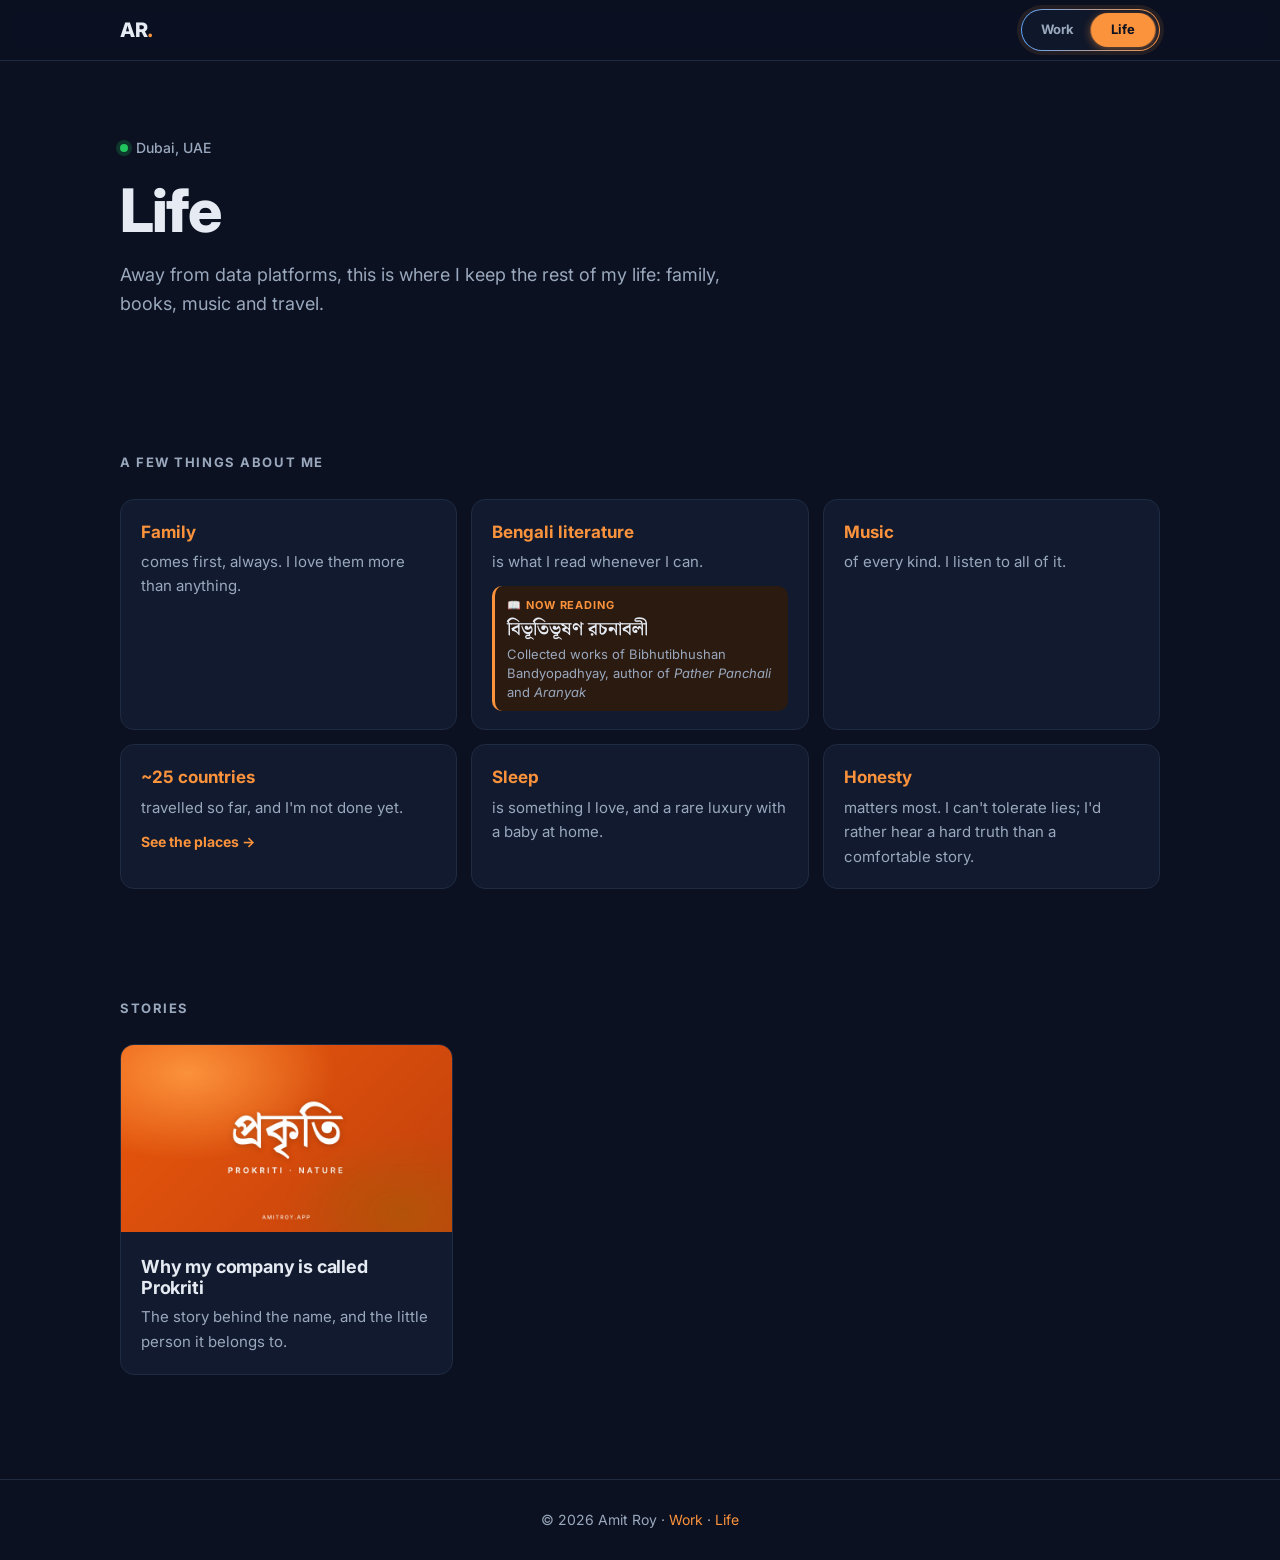
==== commit 38acaaa9: "Add GoatCounter page tracking (no visible counter) Co-Authored-By: Claude Opus 5.5 <noreply@anthropi" ====
--- a/life/index.html
+++ b/life/index.html
@@ -92,5 +92,6 @@
     document.getElementById('yr').textContent = new Date().getFullYear();
     if (document.querySelector('#posts .post-card')) document.getElementById('empty').hidden = true;
   </script>
+  <script data-goatcounter="https://amitroy1234u.goatcounter.com/count" async src="//gc.zgo.at/count.js"></script>
 </body>
 </html>
--- a/styles.css
+++ b/styles.css
@@ -13,7 +13,7 @@
   color-scheme: light;
 }
 
-@media (prefers-color-scheme: dark) {
+/* fixed dark theme (was: prefers-color-scheme: dark) */
   :root {
     --bg: #0b1120;
     --bg-alt: #0f172a;
@@ -27,7 +27,7 @@
     --shadow: 0 1px 2px rgba(0, 0, 0, .3), 0 4px 16px rgba(0, 0, 0, .25);
     color-scheme: dark;
   }
-}
+
 
 *, *::before, *::after { box-sizing: border-box; }
 html { scroll-behavior: smooth; scroll-padding-top: 72px; }
@@ -69,7 +69,9 @@
 
 /* Work | Life switch — sliding pill, gradient border, periodic shine */
 :root { --sw-work: #2563eb; --sw-life: #ea580c; --sw-ink: #ffffff; }
-@media (prefers-color-scheme: dark) { :root { --sw-work: #60a5fa; --sw-life: #fb923c; --sw-ink: #0b1120; } }
+/* fixed dark theme (was: prefers-color-scheme: dark) */
+ :root { --sw-work: #60a5fa; --sw-life: #fb923c; --sw-ink: #0b1120; } 
+
 
 .switch {
   position: relative; isolation: isolate; overflow: hidden;
@@ -246,14 +248,14 @@
   --accent-soft: #fff1e8;
   --bg-alt: #fbf8f5;
 }
-@media (prefers-color-scheme: dark) {
+/* fixed dark theme (was: prefers-color-scheme: dark) */
   body.life {
     --accent: #fb923c;
     --accent-ink: #1a0f08;
     --accent-soft: #2a1a10;
     --bg-alt: #0f172a;
   }
-}
+
 
 .life-hero { padding: 72px 0 32px; }
 .life-hero h1 { font-size: clamp(40px, 6vw, 60px); font-weight: 800; letter-spacing: -.03em; }
@@ -377,17 +379,23 @@
 .ls-cog img { height: 24px; }
 .ls-ibm img { height: 22px; }
 
-/* dark mode: render all marks as soft white silhouettes so dark wordmarks stay visible */
-@media (prefers-color-scheme: dark) {
-  .ls-row img { filter: grayscale(1) brightness(0) invert(1); opacity: .55; }
-  .ls-row li:hover img { filter: grayscale(1) brightness(0) invert(1); opacity: .95; }
-  .ls-jam:hover span { color: var(--text); }
-}
+/* logos in original colours, each on a white tile so dark wordmarks stay readable on the dark page */
+.ls-row li {
+  height: 50px; padding: 0 18px; border-radius: 12px; background: #ffffff;
+  box-shadow: 0 2px 10px rgba(0, 0, 0, .25); transition: transform .2s ease, box-shadow .2s ease;
+}
+.ls-row li:hover { transform: translateY(-2px); box-shadow: 0 6px 18px rgba(0, 0, 0, .35); }
+.ls-row img, .ls-row li:hover img { filter: none; opacity: 1; }
+.ls-jam span { color: #1e3f78; opacity: 1; }
+.ls-pwc img { height: 28px; } .ls-sand img { height: 19px; } .ls-jam img { height: 28px; } .ls-cog img { height: 21px; } .ls-ibm img { height: 19px; }
+.marquee { padding: 8px 0; }
+
 
 @media (max-width: 720px) {
   .logo-strip { margin-top: 32px; gap: 14px; flex-direction: column; align-items: flex-start; }
   .ls-row { justify-content: flex-start; gap: 18px 28px; }
-  .ls-pwc img { height: 28px; } .ls-sand img, .ls-ibm img { height: 19px; } .ls-cog img { height: 21px; } .ls-jam img { height: 26px; }
+  .ls-row li { height: 44px; padding: 0 14px; }
+  .ls-pwc img { height: 24px; } .ls-sand img, .ls-ibm img { height: 16px; } .ls-cog img { height: 18px; } .ls-jam img { height: 24px; } .ls-jam span { font-size: 14px; }
 }
 
 /* ---------- Logo strip: continuous loop (marquee) ---------- */
@@ -398,19 +406,19 @@
 }
 .marquee-track { display: flex; width: max-content; animation: ls-scroll 26s linear infinite; }
 .marquee:hover .marquee-track { animation-play-state: paused; }
-.marquee .ls-row { flex: none; flex-wrap: nowrap; justify-content: flex-start; gap: 64px; padding-right: 64px; }
+.marquee .ls-row { flex: none; flex-wrap: nowrap; justify-content: flex-start; gap: 22px; padding-right: 22px; }
 @keyframes ls-scroll { from { transform: translateX(0); } to { transform: translateX(-50%); } }
 
 @media (max-width: 720px) {
   .marquee { width: 100%; }
-  .marquee .ls-row { gap: 44px; padding-right: 44px; }
+  .marquee .ls-row { gap: 16px; padding-right: 16px; }
   .marquee-track { animation-duration: 20s; }
 }
 /* visitors who prefer less motion: static, wrapped row, no duplicate */
 @media (prefers-reduced-motion: reduce) {
   .marquee { -webkit-mask-image: none; mask-image: none; }
   .marquee-track { animation: none; width: auto; }
-  .marquee .ls-row { flex-wrap: wrap; gap: 22px 36px; padding-right: 0; }
+  .marquee .ls-row { flex-wrap: wrap; gap: 14px; padding-right: 0; }
   .marquee .ls-row[aria-hidden="true"] { display: none; }
 }
 
@@ -460,3 +468,150 @@
 
 @media (max-width: 900px) { .places { grid-template-columns: repeat(2, 1fr); } }
 @media (max-width: 520px) { .places { grid-template-columns: 1fr; } .lb-close { top: -44px; right: 0; } }
+
+/* =========================================================
+   WEBSITE LOOK (Work page refresh)
+   ========================================================= */
+:root { --g1: #60a5fa; --g2: #a78bfa; --g3: #34d399; }
+
+/* hero: moving glow background + subtle data grid */
+.hero { position: relative; isolation: isolate; overflow: hidden; padding: 96px 0 56px; }
+.hero-bg { position: absolute; inset: 0; z-index: -1; pointer-events: none; }
+.blob { position: absolute; border-radius: 50%; filter: blur(80px); opacity: .45; animation: drift 18s ease-in-out infinite alternate; }
+.b1 { width: 520px; height: 520px; background: #2563eb; top: -160px; left: -120px; }
+.b2 { width: 460px; height: 460px; background: #7c3aed; top: 40px; right: -140px; animation-duration: 22s; opacity: .35; }
+.b3 { width: 380px; height: 380px; background: #059669; bottom: -180px; left: 35%; animation-duration: 26s; opacity: .25; }
+@keyframes drift { 0% { transform: translate(0, 0) scale(1); } 50% { transform: translate(40px, 30px) scale(1.08); } 100% { transform: translate(-30px, 50px) scale(.95); } }
+.hero-bg .grid {
+  position: absolute; inset: 0;
+  background-image: linear-gradient(rgba(148,163,184,.07) 1px, transparent 1px), linear-gradient(90deg, rgba(148,163,184,.07) 1px, transparent 1px);
+  background-size: 48px 48px;
+  -webkit-mask-image: radial-gradient(ellipse at 50% 30%, #000 30%, transparent 75%); mask-image: radial-gradient(ellipse at 50% 30%, #000 30%, transparent 75%);
+}
+.hello { margin: 6px 0 0; font-size: 20px; font-weight: 500; color: var(--muted); }
+.hero h1 { margin-top: 2px; }
+.tagline { margin: 14px 0 0; max-width: 20ch; font-size: clamp(28px, 3.8vw, 44px); font-weight: 800; line-height: 1.15; letter-spacing: -.02em; color: var(--text); }
+.grad { background: linear-gradient(90deg, var(--g1), var(--g2) 55%, var(--g3)); -webkit-background-clip: text; background-clip: text; color: transparent; }
+.hero .role { margin-top: 18px; font-size: 17px; }
+.hero .lede { font-size: 17px; margin-top: 12px; }
+
+/* photo: rotating gradient ring + floating tech badges */
+.portrait-wrap { position: relative; width: 260px; height: 260px; flex-shrink: 0; }
+.portrait-wrap::before {
+  content: ""; position: absolute; inset: -8px; border-radius: 50%; z-index: 0;
+  background: conic-gradient(from 0deg, var(--g1), var(--g2), var(--g3), var(--g1));
+  animation: spin 8s linear infinite; filter: blur(.5px);
+}
+.portrait-wrap::after { content: ""; position: absolute; inset: -40px; border-radius: 50%; z-index: -1; background: radial-gradient(circle, rgba(96,165,250,.35), transparent 70%); }
+@keyframes spin { to { transform: rotate(360deg); } }
+.portrait-wrap .portrait { position: relative; z-index: 1; width: 260px; height: 260px; border: 6px solid var(--bg); box-shadow: none; }
+.float-chip {
+  position: absolute; z-index: 2; padding: 7px 13px; border-radius: 999px; font-size: 13px; font-weight: 700;
+  background: rgba(17, 26, 46, .85); border: 1px solid rgba(148,163,184,.25); color: var(--text);
+  backdrop-filter: blur(6px); -webkit-backdrop-filter: blur(6px); box-shadow: 0 8px 24px rgba(0,0,0,.35);
+  white-space: nowrap; animation: bob 5s ease-in-out infinite;
+}
+.float-chip::before { content: ""; display: inline-block; width: 8px; height: 8px; border-radius: 50%; margin-right: 7px; vertical-align: 1px; }
+.c1 { top: 8px; left: -58px; } .c1::before { background: #ff6a3d; }
+.c2 { top: 112px; right: -64px; animation-delay: -1.6s; } .c2::before { background: var(--g1); }
+.c3 { bottom: 4px; left: -34px; animation-delay: -3.2s; } .c3::before { background: #f2c811; }
+@keyframes bob { 0%, 100% { transform: translateY(0); } 50% { transform: translateY(-10px); } }
+
+/* big section headings instead of CV labels */
+.section { padding: 104px 0; }
+.sec-head { margin-bottom: 40px; }
+.kicker { margin: 0 0 10px; font-size: 13px; font-weight: 700; text-transform: uppercase; letter-spacing: .14em; color: var(--accent); }
+.kicker::before { content: ""; display: inline-block; width: 22px; height: 2px; background: var(--accent); margin-right: 10px; vertical-align: 4px; }
+.sec-head h2 { font-size: clamp(30px, 4vw, 46px); font-weight: 800; letter-spacing: -.025em; line-height: 1.1; }
+.two-col { display: block; }
+.prose { max-width: 800px; }
+.prose p:first-child { font-size: 22px; line-height: 1.55; color: var(--text); }
+.prose p { color: var(--muted); }
+
+/* expertise cards: icon + chips + hover glow */
+.card { position: relative; padding: 28px; transition: transform .25s ease, border-color .25s ease, box-shadow .25s ease; }
+.card:hover { transform: translateY(-4px); border-color: rgba(96,165,250,.45); box-shadow: 0 18px 40px rgba(0,0,0,.35), 0 0 0 1px rgba(96,165,250,.15); }
+.card-icon {
+  display: inline-flex; align-items: center; justify-content: center; width: 46px; height: 46px; border-radius: 12px; margin-bottom: 16px;
+  color: #fff; background: linear-gradient(135deg, var(--g1), var(--g2)); box-shadow: 0 8px 20px rgba(96,165,250,.3);
+}
+.card-icon svg { width: 24px; height: 24px; }
+.card h3 { font-size: 19px; margin-bottom: 14px; }
+.chips { display: flex; flex-wrap: wrap; gap: 7px; margin: 0; }
+.chips span { font-size: 12.5px; font-weight: 600; padding: 5px 10px; border-radius: 999px; background: rgba(96,165,250,.1); color: #c7d7f5; border: 1px solid rgba(96,165,250,.18); }
+
+/* projects + case studies: less text, details on demand */
+.project { transition: transform .25s ease, border-color .25s ease, box-shadow .25s ease; }
+.project:hover, .case:hover { border-color: rgba(96,165,250,.4); box-shadow: 0 18px 40px rgba(0,0,0,.3); }
+.project:hover { transform: translateY(-4px); }
+.p-summary { margin: 0 0 12px; color: var(--muted); font-size: 15px; }
+details.more { margin: 0 0 16px; }
+details.more summary { cursor: pointer; list-style: none; display: inline-flex; align-items: center; gap: 6px; font-size: 14px; font-weight: 700; color: var(--accent); }
+details.more summary::-webkit-details-marker { display: none; }
+details.more summary::after { content: "▾"; transition: transform .2s ease; }
+details.more[open] summary::after { transform: rotate(180deg); }
+details.more ul { margin: 10px 0 0; padding-left: 18px; color: var(--muted); font-size: 15px; }
+details.more ul li { margin-bottom: 6px; }
+.case details.more { margin-top: 18px; }
+
+/* contact: glowing call-to-action panel */
+.contact { text-align: center; }
+.contact-card {
+  position: relative; overflow: hidden; max-width: 860px; margin: 0 auto; padding: 64px 32px; border-radius: 28px;
+  background: radial-gradient(600px 300px at 15% 0%, rgba(96,165,250,.25), transparent 60%), radial-gradient(500px 300px at 90% 100%, rgba(167,139,250,.25), transparent 60%), var(--surface);
+  border: 1px solid rgba(148,163,184,.18);
+}
+.contact-card h2 { font-size: clamp(32px, 5vw, 52px); font-weight: 800; letter-spacing: -.03em; }
+.contact-card p { max-width: 560px; margin: 16px auto 0; color: var(--muted); font-size: 17px; }
+
+/* scroll reveal (added by script, so content is visible without JS) */
+.reveal { opacity: 0; transform: translateY(26px); transition: opacity .7s ease, transform .7s ease; }
+.reveal.in { opacity: 1; transform: none; }
+.cards .reveal:nth-child(2), .projects .reveal:nth-child(2) { transition-delay: .08s; }
+.cards .reveal:nth-child(3), .projects .reveal:nth-child(3) { transition-delay: .16s; }
+
+@media (max-width: 720px) {
+  .hero { padding: 48px 0 32px; }
+  .portrait-wrap, .portrait-wrap .portrait { width: 150px; height: 150px; }
+  .portrait-wrap { order: -1; margin: 10px 0 8px 10px; }
+  .float-chip { font-size: 11px; padding: 5px 9px; }
+  .c1 { top: 6px; left: 172px; } .c2 { top: 58px; left: 190px; right: auto; } .c3 { top: 110px; bottom: auto; left: 172px; }
+  .blob { filter: blur(60px); }
+  .section { padding: 72px 0; }
+  .prose p:first-child { font-size: 19px; }
+}
+@media (prefers-reduced-motion: reduce) {
+  .blob, .portrait-wrap::before, .float-chip { animation: none !important; }
+}
+
+/* ---- orbit of technology badges around the photo ---- */
+.orbit { position: absolute; inset: 0; z-index: 2; pointer-events: none; }
+.orbit .float-chip { translate: -50% -50%; }
+.float-chip::before { background: var(--dot, var(--g1)); box-shadow: 0 0 8px var(--dot, var(--g1)); }
+.hero-grid { gap: 120px; }
+@media (max-width: 1100px) { .hero-grid { gap: 90px; } .orbit .float-chip { font-size: 12px; padding: 6px 11px; } }
+@media (max-width: 720px) {
+  .hero-grid { gap: 28px; }
+  .portrait-wrap { width: auto; height: auto; display: flex; flex-direction: column; align-items: flex-start; gap: 18px; margin: 10px 0 0; }
+  .portrait-wrap::before, .portrait-wrap::after { width: 162px; height: 162px; inset: auto; top: -6px; left: -6px; }
+  .portrait-wrap::after { width: 230px; height: 230px; top: -40px; left: -40px; }
+  .orbit { position: static; display: flex; flex-wrap: wrap; gap: 8px; }
+  .orbit .float-chip { position: static; translate: none; animation: none; font-size: 12px; padding: 5px 10px; }
+}
+/* keep the right-hand badges on screen */
+@media (min-width: 721px) { .portrait-wrap { margin-right: 70px; } }
+@media (min-width: 721px) and (max-width: 1180px) { .portrait-wrap { margin-right: 120px; } }
+
+/* ---- desktop: badges as a tidy block under the photo (same idea as mobile) ---- */
+@media (min-width: 721px) {
+  .hero-grid { gap: 64px; }
+  .portrait-wrap { width: 340px; height: auto; margin-right: 0 !important; display: flex; flex-direction: column; align-items: center; gap: 26px; }
+  .portrait-wrap::before { inset: auto; top: -8px; left: 50%; width: 276px; height: 276px; translate: -50% 0; }
+  .portrait-wrap::after { inset: auto; top: -48px; left: 50%; width: 356px; height: 356px; translate: -50% 0; }
+  .orbit { position: static; display: flex; flex-wrap: wrap; justify-content: center; gap: 8px; pointer-events: auto; }
+  .orbit .float-chip { position: static; translate: none; animation: none; font-size: 13px; padding: 6px 12px; }
+}
+@media (min-width: 721px) {
+  .orbit { display: grid; grid-template-columns: repeat(3, auto); justify-content: center; gap: 8px; }
+  .orbit .float-chip { text-align: center; }
+}
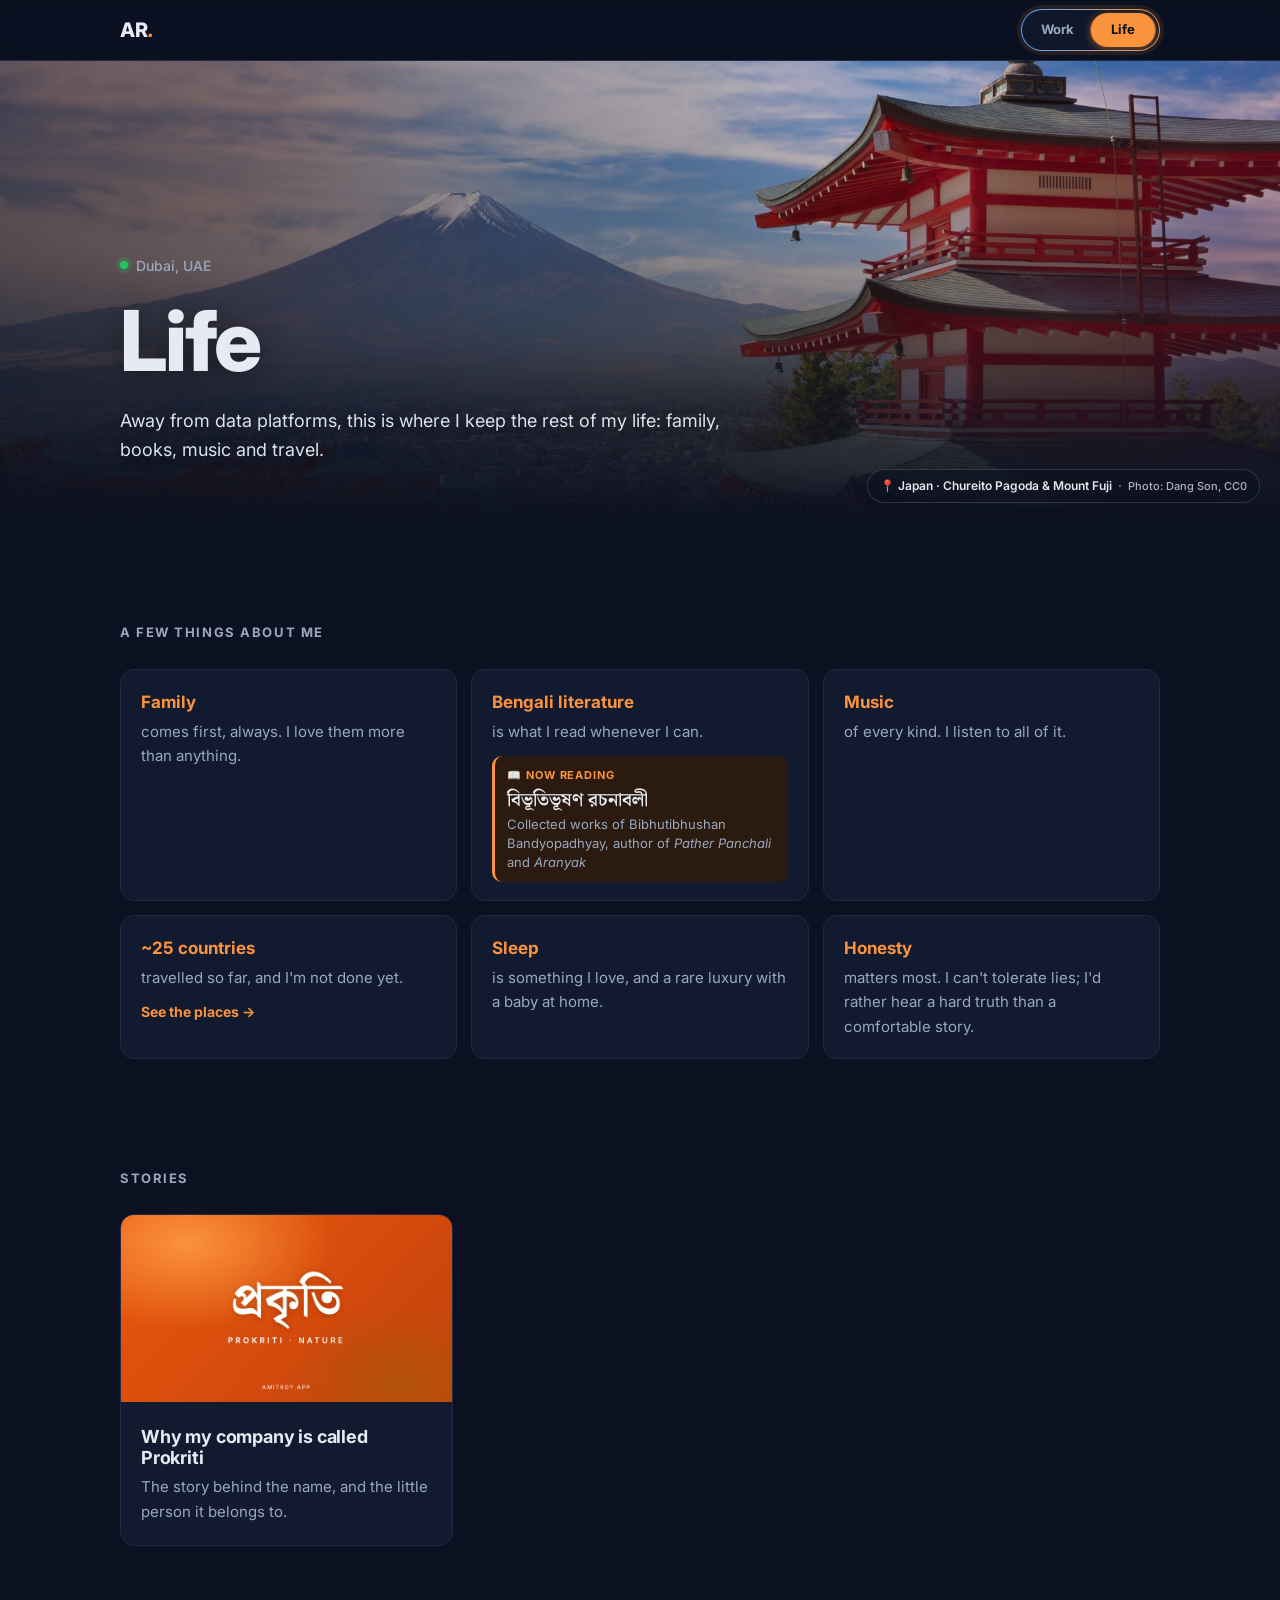
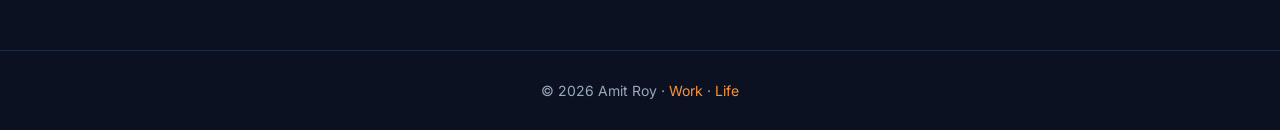
==== commit a0bccd77: "Life: rotating banner with stock travel photos (Wikimedia Commons, credited) and warm glow Co-Author" ====
--- a/life/index.html
+++ b/life/index.html
@@ -34,12 +34,18 @@
   </header>
 
   <main id="main">
-    <section class="life-hero">
+    <section class="life-hero has-bg">
+      <div class="life-bg" aria-hidden="true">
+        <img id="life-bg-img" src="bg/norway.jpg" alt="">
+        <span class="blob w1"></span><span class="blob w2"></span><span class="blob w3"></span>
+        <span class="life-shade"></span>
+      </div>
       <div class="wrap">
         <p class="eyebrow"><span class="dot" aria-hidden="true"></span> Dubai, UAE</p>
         <h1>Life</h1>
         <p class="lede">Away from data platforms, this is where I keep the rest of my life: family, books, music and travel.</p>
       </div>
+      <p class="life-bg-caption"><a id="life-bg-place" href="places/">📍 Norway · Northern lights</a><span class="sep">·</span><a id="life-bg-credit" class="credit" href="https://commons.wikimedia.org/wiki/File:Northern_lights_curtains_and_beams_over_Nordmo_in_Bjerkvik,_Narvik,_Nordland,_Norway,_2023_September.jpg" target="_blank" rel="noopener">Photo: Ximonic (Simo Räsänen), CC BY-SA 4.0</a></p>
     </section>
 
     <section class="section about-me">
@@ -93,5 +99,24 @@
     if (document.querySelector('#posts .post-card')) document.getElementById('empty').hidden = true;
   </script>
   <script data-goatcounter="https://amitroy1234u.goatcounter.com/count" async src="//gc.zgo.at/count.js"></script>
+  <script>
+    (function () {
+      var photos = [
+        ['norway.jpg', 'Norway · Northern lights', '50% 40%', 'Ximonic (Simo Räsänen)', 'CC BY-SA 4.0', 'https://commons.wikimedia.org/wiki/File:Northern_lights_curtains_and_beams_over_Nordmo_in_Bjerkvik,_Narvik,_Nordland,_Norway,_2023_September.jpg'],
+        ['japan.jpg', 'Japan · Chureito Pagoda & Mount Fuji', '50% 35%', 'Dang Son', 'CC0', 'https://commons.wikimedia.org/wiki/File:12-Chureito-pagoda-and-Mount-Fuji-Japan_(29677439878).jpg'],
+        ['italy.jpg', 'Italy · Grand Canal, Venice', '50% 45%', 'Wolfgang Moroder', 'CC BY-SA 3.0', 'https://commons.wikimedia.org/wiki/File:Canal_Grande_Chiesa_della_Salute_e_Dogana_dal_ponte_dell_Accademia.jpg'],
+        ['switzerland.jpg', 'Switzerland · Lauterbrunnen', '50% 40%', 'Keith Halstead', 'CC BY-SA 3.0', 'https://commons.wikimedia.org/wiki/File:Lauterbrunnen-valley.jpg'],
+        ['iceland.jpg', 'Iceland · Kirkjufell', '50% 40%', 'Jakub Hałun', 'CC BY 4.0', 'https://commons.wikimedia.org/wiki/File:Kirkjufell,_Iceland,_20240714_1631_0713.jpg']
+      ];
+      var pick = photos[Math.floor(Math.random() * photos.length)];
+      var img = document.getElementById('life-bg-img');
+      var place = document.getElementById('life-bg-place'), credit = document.getElementById('life-bg-credit');
+      if (!img) return;
+      img.src = 'bg/' + pick[0];
+      img.style.objectPosition = pick[2];
+      if (place) place.textContent = '📍 ' + pick[1];
+      if (credit) { credit.textContent = 'Photo: ' + pick[3] + ', ' + pick[4]; credit.href = pick[5]; }
+    })();
+  </script>
 </body>
 </html>
--- a/styles.css
+++ b/styles.css
@@ -615,3 +615,34 @@
   .orbit { display: grid; grid-template-columns: repeat(3, auto); justify-content: center; gap: 8px; }
   .orbit .float-chip { text-align: center; }
 }
+
+/* ---------- Life hero: rotating travel photo + warm glow ---------- */
+.life-hero.has-bg { position: relative; isolation: isolate; overflow: hidden; min-height: 460px; display: flex; align-items: flex-end; padding: 140px 0 56px; }
+.life-bg { position: absolute; inset: 0; z-index: -1; pointer-events: none; }
+.life-bg img { position: absolute; inset: 0; width: 100%; height: 100%; object-fit: cover; opacity: .9; animation: kenburns 24s ease-in-out infinite alternate; }
+@keyframes kenburns { from { transform: scale(1); } to { transform: scale(1.1); } }
+.blob.w1 { width: 520px; height: 520px; background: #ea580c; top: -180px; left: -140px; opacity: .22; }
+.blob.w2 { width: 440px; height: 440px; background: #e11d48; top: 60px; right: -160px; opacity: .16; animation-duration: 22s; }
+.blob.w3 { width: 380px; height: 380px; background: #f59e0b; bottom: -200px; left: 40%; opacity: .14; animation-duration: 26s; }
+.life-shade { position: absolute; inset: 0; background: linear-gradient(180deg, rgba(11,17,32,.05) 0%, rgba(11,17,32,.25) 40%, rgba(11,17,32,.78) 80%, var(--bg) 100%), linear-gradient(90deg, rgba(11,17,32,.55) 0%, rgba(11,17,32,.1) 60%); }
+.life-hero.has-bg h1 { font-size: clamp(48px, 8vw, 84px); text-shadow: 0 4px 30px rgba(0,0,0,.45); }
+.life-hero.has-bg .lede { color: #dbe3ef; text-shadow: 0 2px 12px rgba(0,0,0,.5); max-width: 56ch; }
+.life-bg-caption {
+  position: absolute; right: 20px; bottom: 18px; z-index: 1; font-size: 12px; font-weight: 600; color: #e5e7eb;
+  padding: 6px 12px; border-radius: 999px; background: rgba(11,17,32,.55); border: 1px solid rgba(255,255,255,.15);
+  backdrop-filter: blur(6px); -webkit-backdrop-filter: blur(6px);
+}
+.life-bg-caption:hover { text-decoration: none; color: #fff; border-color: var(--accent); }
+@media (max-width: 720px) {
+  .life-hero.has-bg { min-height: 380px; padding: 110px 0 48px; }
+  .life-bg-caption { right: 12px; bottom: 12px; font-size: 11px; }
+}
+@media (prefers-reduced-motion: reduce) { .life-bg img { animation: none; } }
+.life-bg-caption { margin: 0; display: flex; align-items: center; gap: 6px; flex-wrap: wrap; justify-content: flex-end; }
+.life-bg-caption a { color: #e5e7eb; }
+.life-bg-caption a:hover { color: #fff; text-decoration: none; }
+.life-bg-caption .sep { opacity: .5; }
+.life-bg-caption .credit { font-weight: 500; opacity: .75; font-size: 11px; }
+.life-bg img { opacity: 1; }
+@media (max-width: 720px) { .life-bg-caption { left: 12px; } }
+@media (max-width: 720px) { .life-hero.has-bg { padding-bottom: 92px; } .life-bg-caption { gap: 2px 6px; } }
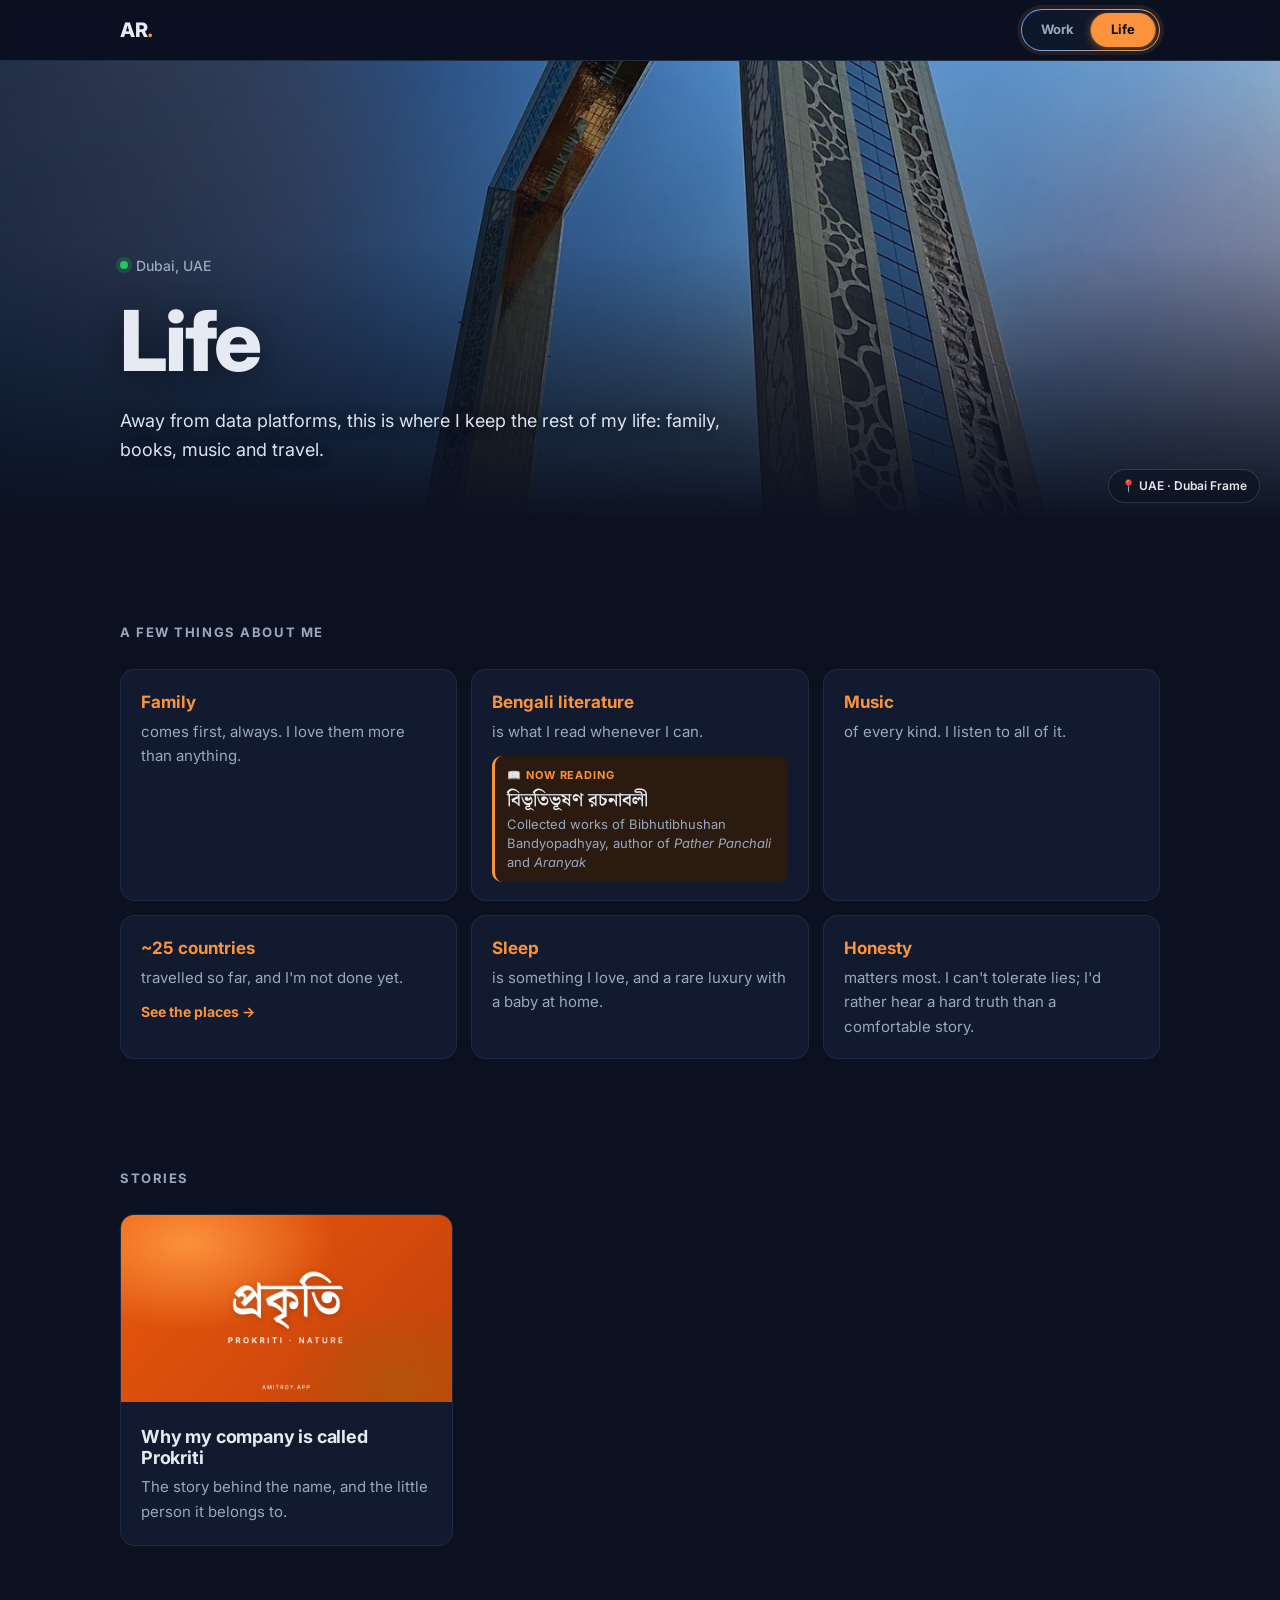
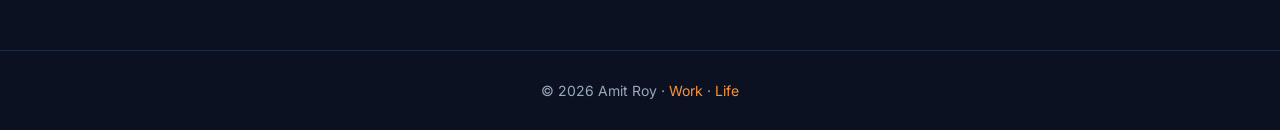
==== commit 6a1f0c11: "Life banner: rotate own landscape photos instead of stock images Co-Authored-By: Claude Opus 5.5 <no" ====
--- a/life/index.html
+++ b/life/index.html
@@ -36,7 +36,7 @@
   <main id="main">
     <section class="life-hero has-bg">
       <div class="life-bg" aria-hidden="true">
-        <img id="life-bg-img" src="bg/norway.jpg" alt="">
+        <img id="life-bg-img" src="bg/kirkjufell.jpg" alt="">
         <span class="blob w1"></span><span class="blob w2"></span><span class="blob w3"></span>
         <span class="life-shade"></span>
       </div>
@@ -45,7 +45,7 @@
         <h1>Life</h1>
         <p class="lede">Away from data platforms, this is where I keep the rest of my life: family, books, music and travel.</p>
       </div>
-      <p class="life-bg-caption"><a id="life-bg-place" href="places/">📍 Norway · Northern lights</a><span class="sep">·</span><a id="life-bg-credit" class="credit" href="https://commons.wikimedia.org/wiki/File:Northern_lights_curtains_and_beams_over_Nordmo_in_Bjerkvik,_Narvik,_Nordland,_Norway,_2023_September.jpg" target="_blank" rel="noopener">Photo: Ximonic (Simo Räsänen), CC BY-SA 4.0</a></p>
+      <p class="life-bg-caption"><a id="life-bg-place" href="places/">📍 Iceland · Kirkjufell</a></p>
     </section>
 
     <section class="section about-me">
@@ -102,20 +102,20 @@
   <script>
     (function () {
       var photos = [
-        ['norway.jpg', 'Norway · Northern lights', '50% 40%', 'Ximonic (Simo Räsänen)', 'CC BY-SA 4.0', 'https://commons.wikimedia.org/wiki/File:Northern_lights_curtains_and_beams_over_Nordmo_in_Bjerkvik,_Narvik,_Nordland,_Norway,_2023_September.jpg'],
-        ['japan.jpg', 'Japan · Chureito Pagoda & Mount Fuji', '50% 35%', 'Dang Son', 'CC0', 'https://commons.wikimedia.org/wiki/File:12-Chureito-pagoda-and-Mount-Fuji-Japan_(29677439878).jpg'],
-        ['italy.jpg', 'Italy · Grand Canal, Venice', '50% 45%', 'Wolfgang Moroder', 'CC BY-SA 3.0', 'https://commons.wikimedia.org/wiki/File:Canal_Grande_Chiesa_della_Salute_e_Dogana_dal_ponte_dell_Accademia.jpg'],
-        ['switzerland.jpg', 'Switzerland · Lauterbrunnen', '50% 40%', 'Keith Halstead', 'CC BY-SA 3.0', 'https://commons.wikimedia.org/wiki/File:Lauterbrunnen-valley.jpg'],
-        ['iceland.jpg', 'Iceland · Kirkjufell', '50% 40%', 'Jakub Hałun', 'CC BY 4.0', 'https://commons.wikimedia.org/wiki/File:Kirkjufell,_Iceland,_20240714_1631_0713.jpg']
+        ['kirkjufell.jpg', 'Iceland · Kirkjufell', '50% 35%'],
+        ['niagara.jpg', 'USA · Niagara Falls', '50% 55%'],
+        ['dubai-frame.jpg', 'UAE · Dubai Frame', '50% 40%'],
+        ['paris.jpg', 'France · Paris from the Eiffel Tower', '50% 45%'],
+        ['chureito.jpg', 'Japan · Chureito Pagoda & Mount Fuji', '70% 62%'],
+        ['himeji.jpg', 'Japan · Himeji, from the castle', '50% 45%'],
+        ['fuji.jpg', 'Japan · Mount Fuji', '60% 40%']
       ];
       var pick = photos[Math.floor(Math.random() * photos.length)];
-      var img = document.getElementById('life-bg-img');
-      var place = document.getElementById('life-bg-place'), credit = document.getElementById('life-bg-credit');
+      var img = document.getElementById('life-bg-img'), place = document.getElementById('life-bg-place');
       if (!img) return;
       img.src = 'bg/' + pick[0];
       img.style.objectPosition = pick[2];
       if (place) place.textContent = '📍 ' + pick[1];
-      if (credit) { credit.textContent = 'Photo: ' + pick[3] + ', ' + pick[4]; credit.href = pick[5]; }
     })();
   </script>
 </body>
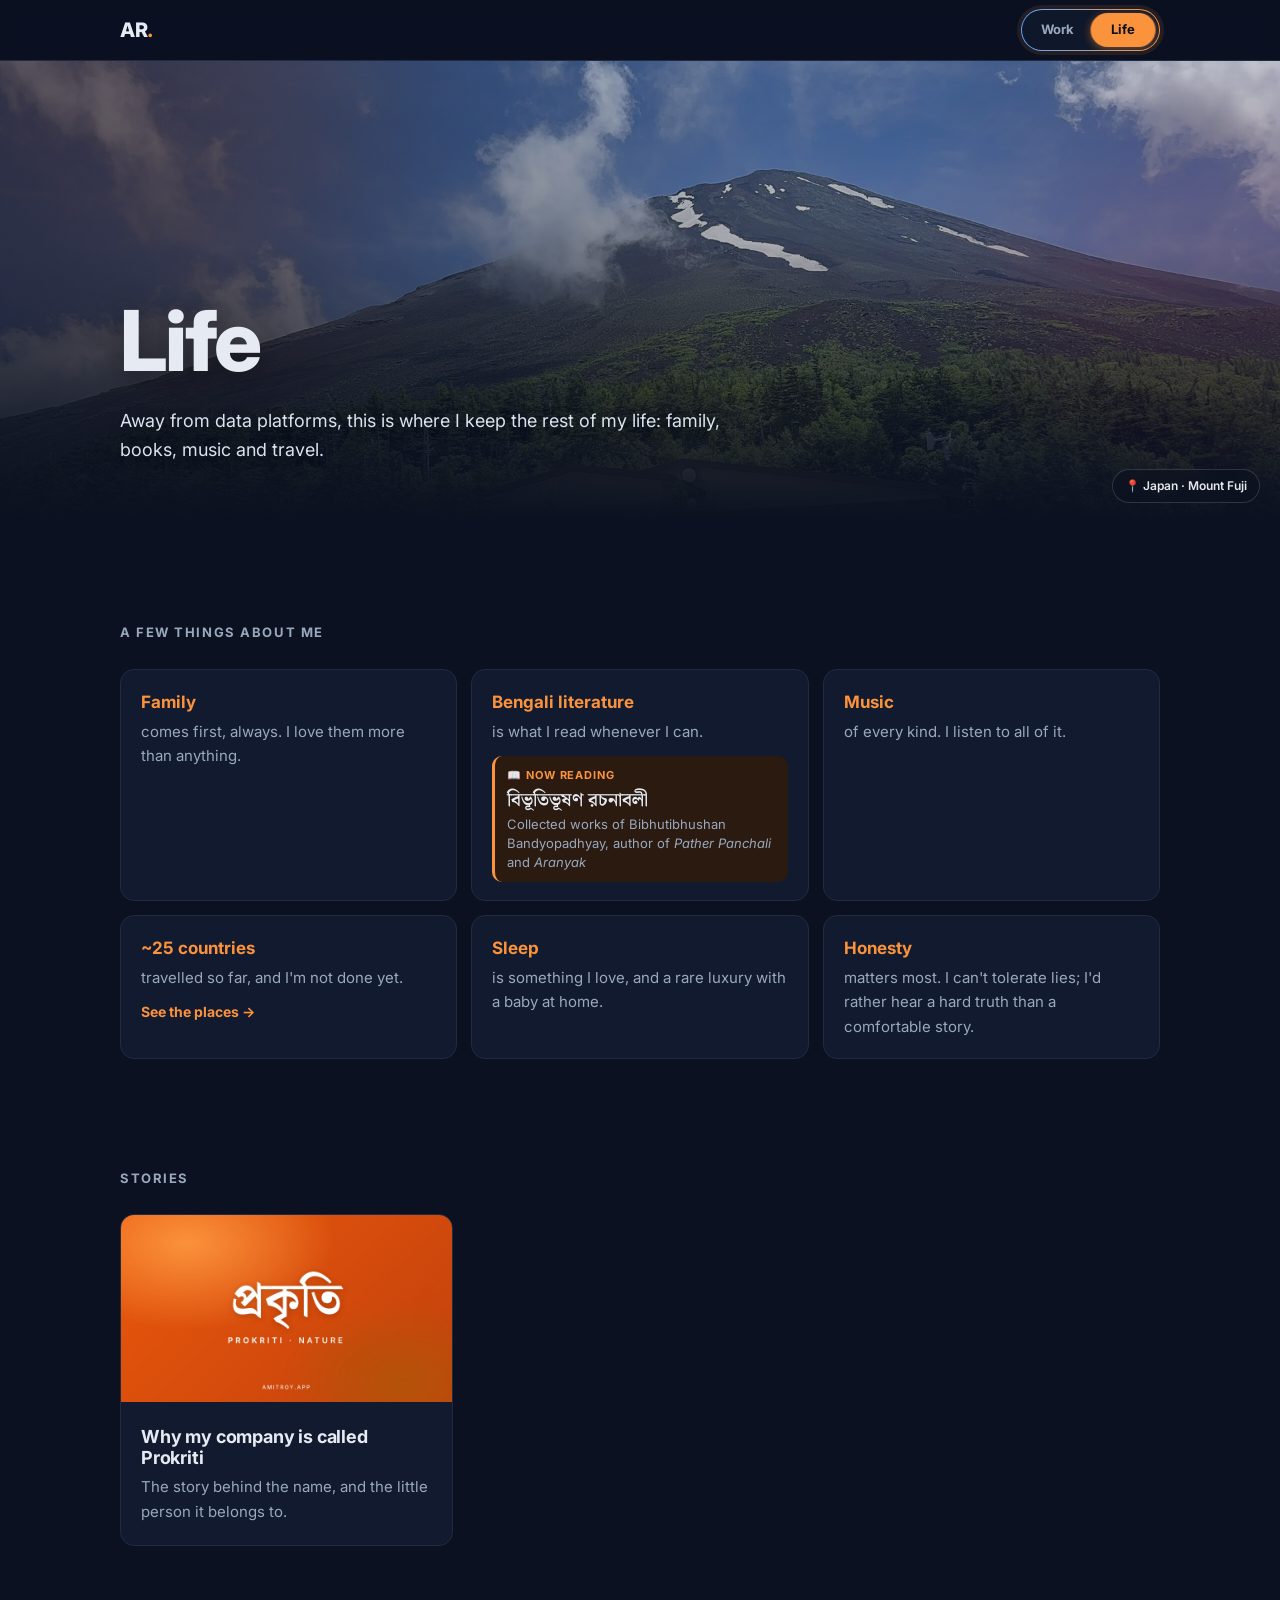
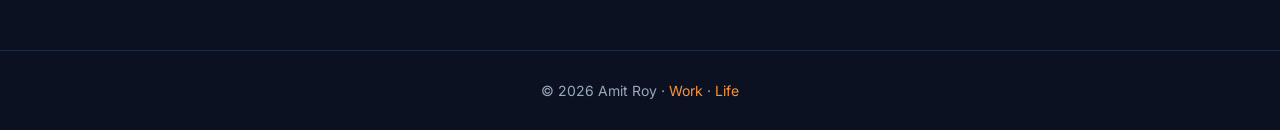
==== commit 16a78f04: "Life: remove Dubai, UAE line that conflicted with photo location tag Co-Authored-By: Claude Opus 5.5" ====
--- a/life/index.html
+++ b/life/index.html
@@ -41,7 +41,6 @@
         <span class="life-shade"></span>
       </div>
       <div class="wrap">
-        <p class="eyebrow"><span class="dot" aria-hidden="true"></span> Dubai, UAE</p>
         <h1>Life</h1>
         <p class="lede">Away from data platforms, this is where I keep the rest of my life: family, books, music and travel.</p>
       </div>
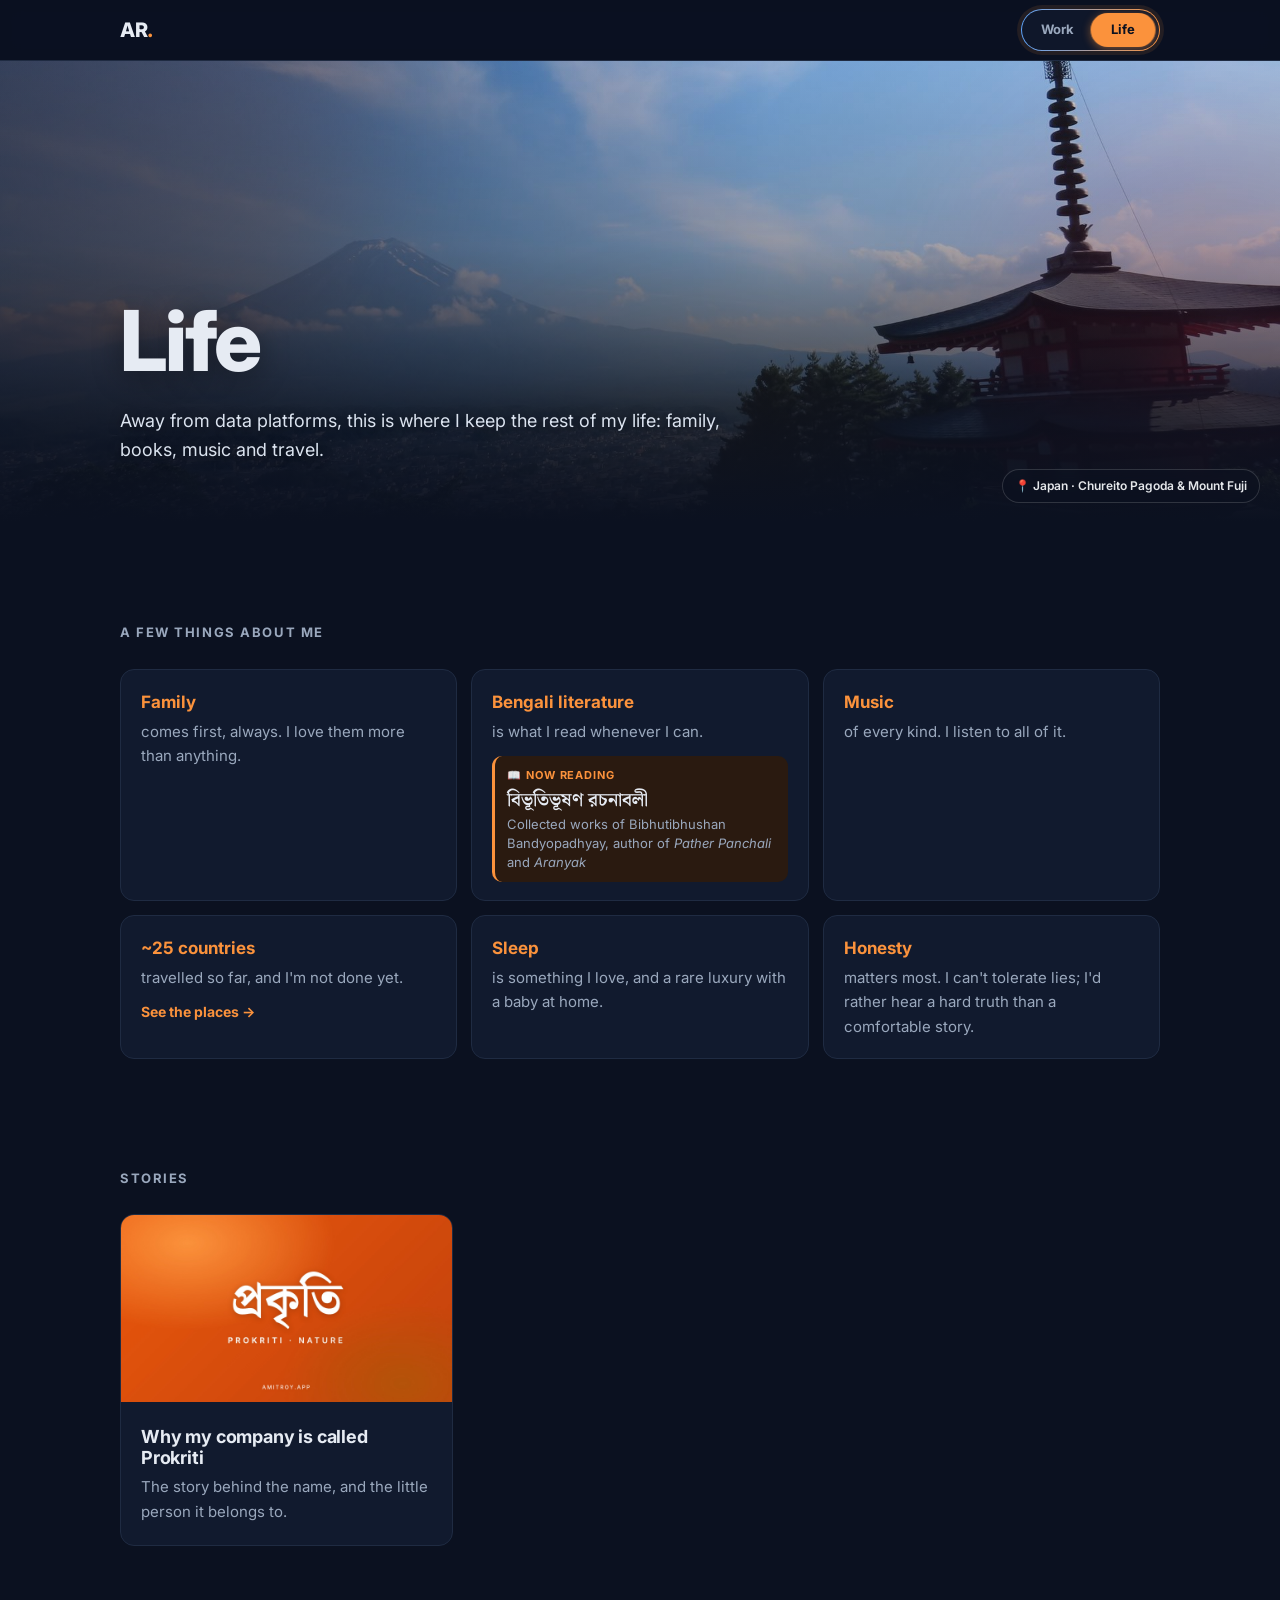
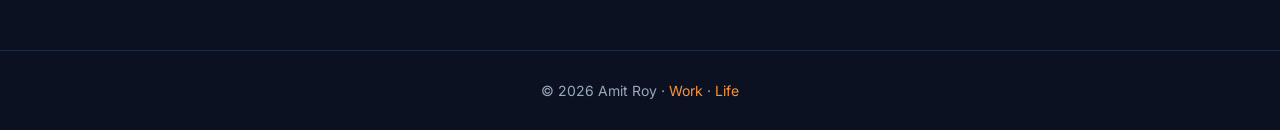
==== commit f8f23106: "Let the owner exclude his own visits via #toggle-goatcounter Co-Authored-By: Claude Opus 5.5 <norepl" ====
--- a/life/index.html
+++ b/life/index.html
@@ -97,6 +97,15 @@
     document.getElementById('yr').textContent = new Date().getFullYear();
     if (document.querySelector('#posts .post-card')) document.getElementById('empty').hidden = true;
   </script>
+  <script>
+    // Visit amitroy.app/#toggle-goatcounter once in a browser to stop (or restart) counting your own visits there.
+    if (location.hash === '#toggle-goatcounter') {
+      try {
+        if (localStorage.getItem('skipgc') === 't') { localStorage.removeItem('skipgc'); alert('Visit counting is ON again in this browser.'); }
+        else { localStorage.setItem('skipgc', 't'); alert('Your visits are no longer counted in this browser.'); }
+      } catch (e) {}
+    }
+  </script>
   <script data-goatcounter="https://amitroy1234u.goatcounter.com/count" async src="//gc.zgo.at/count.js"></script>
   <script>
     (function () {
